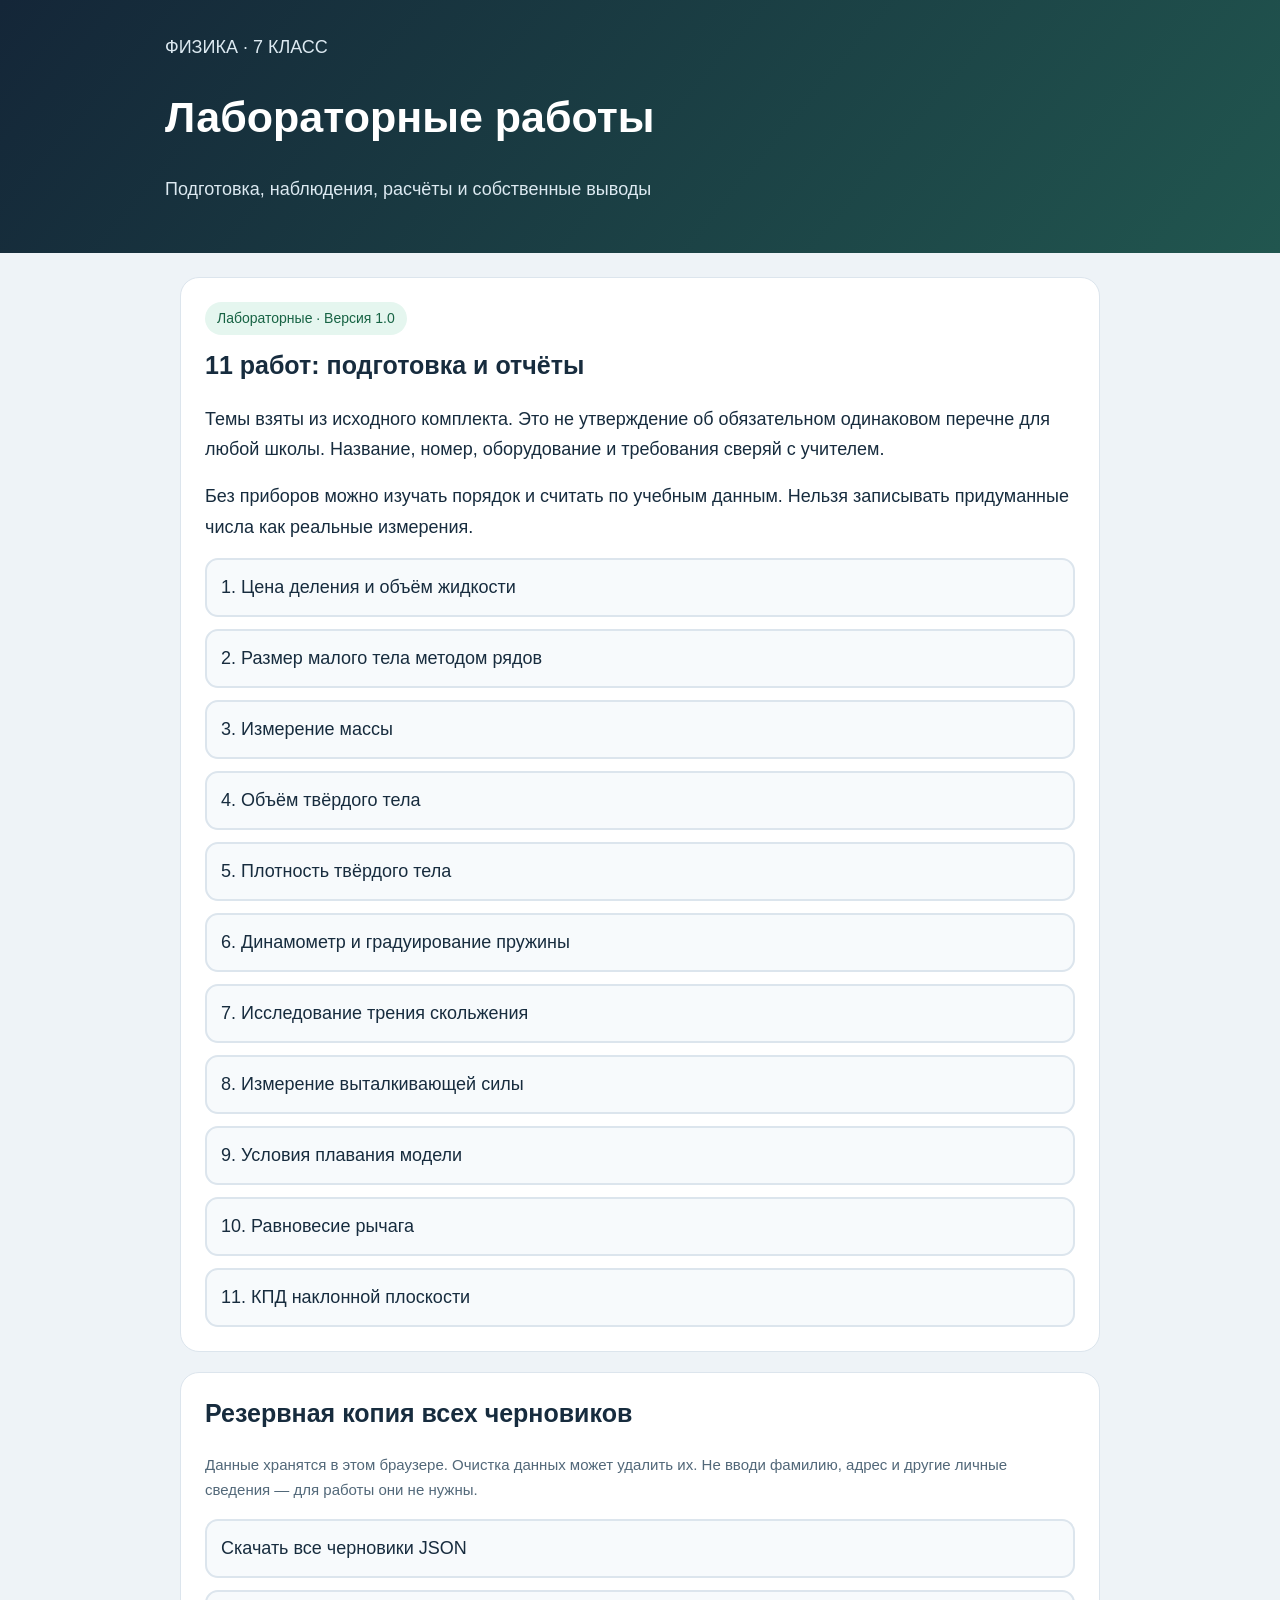
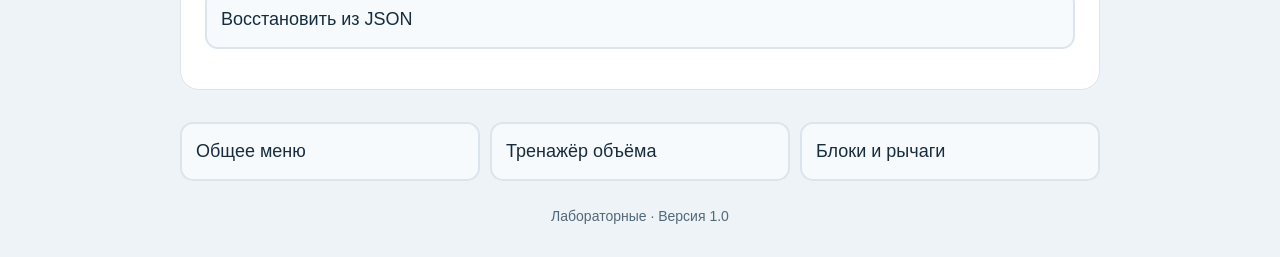
==== labs.html @ 33c94a83 "Add files via upload" ====
<!DOCTYPE html><html lang="ru"><head><meta charset="UTF-8"><meta name="viewport" content="width=device-width,initial-scale=1"><meta name="theme-color" content="#142638"><title>Лабораторные работы</title><style>*{box-sizing:border-box}[hidden]{display:none!important}html{-webkit-text-size-adjust:100%}body{margin:0;background:#eef3f7;color:#172c3e;font:18px/1.7 -apple-system,BlinkMacSystemFont,"Segoe UI",Arial,sans-serif;overflow-wrap:anywhere}.wrap{max-width:950px;margin:auto}header{padding:32px 20px;background:linear-gradient(130deg,#142638,#21564f);color:white}header p{color:#dce9f1}h1{font-size:clamp(29px,7vw,43px);line-height:1.25}h2{font-size:25px;line-height:1.35;margin-top:0}h3{font-size:21px}main{padding:24px 15px}.card{background:white;border:1px solid #dce5ed;border-radius:19px;padding:24px;margin-bottom:20px}p{margin:0 0 16px}.muted,figcaption{font-size:15px;color:#526879}.tag{display:inline-block;background:#e5f6ef;color:#176344;border-radius:22px;padding:5px 12px;font-size:14px;margin-bottom:14px}button,.link{display:block;width:100%;padding:14px;margin-top:12px;min-height:50px;border:2px solid #dce5ed;border-radius:13px;color:#172c3e;background:#f7fafc;text-decoration:none;text-align:left;font:inherit;line-height:1.5;cursor:pointer;touch-action:manipulation}.primary{background:#237f62;border-color:#237f62;color:white;text-align:center}button:focus-visible,a:focus-visible,input:focus-visible,select:focus-visible,textarea:focus-visible,summary:focus-visible{outline:3px solid #237f62;outline-offset:3px}input:not([type="checkbox"]),select,textarea{width:100%;padding:12px;border:2px solid #bdced9;border-radius:10px;font:inherit;font-size:18px}textarea{min-height:110px;resize:vertical}input[type="checkbox"]{width:22px;height:22px;vertical-align:middle}label{display:block;margin:14px 0 6px}.feedback{padding:16px;border-radius:12px;margin-top:16px}.good{background:#e5f6ef;color:#15583e}.hint{background:#fff3d8;color:#704d10}figure{margin:0}svg{display:block;width:100%;height:auto;max-width:650px;margin:auto}figcaption{margin-top:10px}.flow{padding-left:25px}.flow li{padding:10px;margin:12px 0;background:#eef7fa;border-radius:10px}footer{padding:0 20px 28px;text-align:center;font-size:14px;color:#526879}a{color:#176344}summary{cursor:pointer}.table-wrap{overflow-x:auto}table{width:100%;border-collapse:collapse}th,td{border:1px solid #dce5ed;padding:8px;min-width:110px;text-align:left;vertical-align:top}th{background:#eef7fa;font-size:15px}td input{min-width:90px;padding:8px!important}.nav{display:flex;gap:10px;flex-wrap:wrap}.nav a{flex:1;min-width:180px}.print-summary{display:none;white-space:pre-wrap;font:16px/1.6 Arial}@media(max-width:480px){.card{padding:18px}body{font-size:17px}}@media print{header,footer,button,.nav,.no-print{display:none!important}body{background:white}main{padding:0}.card{border:0;padding:0;box-shadow:none}.print-summary{display:block}.screen-only{display:none!important}textarea{height:auto}}
</style></head><body><header><div class="wrap"><p>ФИЗИКА · 7 КЛАСС</p><h1>Лабораторные работы</h1><p>Подготовка, наблюдения, расчёты и собственные выводы</p></div></header><main id="app" class="wrap"><section class="card"><h2>Загрузка лабораторных…</h2></section></main><footer>Лабораторные · Версия 1.0</footer><noscript>Для черновиков нужен JavaScript.</noscript><script>
(function(){'use strict';
const LABS=[{"id": "1", "title": "Цена деления и объём жидкости", "goal": "Определить цену деления шкалы и научиться измерять объём воды.", "equipment": "Пластиковая мерная ёмкость с читаемой шкалой, вода комнатной температуры, поднос.", "steps": ["Найди два соседних подписанных значения.", "Посчитай промежутки между ними, а не штрихи.", "Вычисли цену деления. Затем измерь объём воды на уровне глаз.", "При заметном вогнутом мениске воды считай по его нижней части. Запиши единицы и ограничения точности."], "formula": "Цена деления = (большее значение − меньшее) / число промежутков.", "fields": [["low", "Меньшая отметка, мл"], ["high", "Большая отметка, мл"], ["count", "Число промежутков"]], "sample": [50, 100, 5], "cols": ["Прибор", "Цена деления, мл", "Объём воды, мл", "Замечания"], "conclusion": "Я определил цену деления … и измерил объём … . На отсчёт повлияли … .", "questions": ["Почему считаем промежутки?", "Чем цена деления отличается от измеренного объёма?"], "diagram": "<svg viewBox=\"0 0 600 260\" role=\"img\" aria-label=\"Учебная шкала: между 50 и 100 мл пять промежутков\" xmlns=\"http://www.w3.org/2000/svg\"><rect width=\"600\" height=\"260\" rx=\"16\" fill=\"#eef7fa\"/><rect x=\"70\" y=\"75\" width=\"460\" height=\"70\" fill=\"white\" stroke=\"#31566c\"/><path d=\"M90 75v30\" stroke=\"#31566c\" stroke-width=\"2\"/><path d=\"M174 75v30\" stroke=\"#31566c\" stroke-width=\"2\"/><path d=\"M258 75v30\" stroke=\"#31566c\" stroke-width=\"2\"/><path d=\"M342 75v30\" stroke=\"#31566c\" stroke-width=\"2\"/><path d=\"M426 75v30\" stroke=\"#31566c\" stroke-width=\"2\"/><path d=\"M510 75v30\" stroke=\"#31566c\" stroke-width=\"2\"/><text x=\"90\" y=\"180\" text-anchor=\"middle\" font-family=\"Arial,sans-serif\" font-size=\"18\" fill=\"#173449\">50 мл<\/text><text x=\"510\" y=\"180\" text-anchor=\"middle\" font-family=\"Arial,sans-serif\" font-size=\"18\" fill=\"#173449\">100 мл<\/text><text x=\"300\" y=\"225\" text-anchor=\"middle\" font-family=\"Arial,sans-serif\" font-size=\"20\" fill=\"#173449\">Пять промежутков → 10 мл за деление<\/text><\/svg>", "limits": "Половина деления — возможная школьная оценка ошибки отсчёта по условию, а не универсальная полная погрешность любого прибора."}, {"id": "2", "title": "Размер малого тела методом рядов", "goal": "Оценить средний размер одинаковых небольших предметов.", "equipment": "Линейка, одинаковые гладкие детали без острых краёв.", "steps": ["Уложи одинаковые предметы в прямой ряд без зазоров и перекрытий.", "Посчитай n и измерь общую длину L.", "Вычисли средний размер d = L/n.", "Повтори для другого числа деталей. Сравни результаты."], "formula": "d = L/n.", "fields": [["length", "Длина ряда L, мм"], ["count", "Число предметов n"]], "sample": [80, 10], "cols": ["Предметы", "n", "L, мм", "d, мм", "Замечания"], "conclusion": "Средний размер получился … . При повторе … . Возможные причины расхождения … .", "questions": ["Почему результат — средний размер?", "Что изменят зазоры между деталями?"], "diagram": "<svg viewBox=\"0 0 600 260\" role=\"img\" aria-label=\"Ряд из одинаковых деталей для определения среднего размера\" xmlns=\"http://www.w3.org/2000/svg\"><rect width=\"600\" height=\"260\" rx=\"16\" fill=\"#eef7fa\"/><rect x=\"65\" y=\"95\" width=\"45\" height=\"50\" fill=\"#b8e1f2\" stroke=\"#31566c\"/><rect x=\"110\" y=\"95\" width=\"45\" height=\"50\" fill=\"#b8e1f2\" stroke=\"#31566c\"/><rect x=\"155\" y=\"95\" width=\"45\" height=\"50\" fill=\"#b8e1f2\" stroke=\"#31566c\"/><rect x=\"200\" y=\"95\" width=\"45\" height=\"50\" fill=\"#b8e1f2\" stroke=\"#31566c\"/><rect x=\"245\" y=\"95\" width=\"45\" height=\"50\" fill=\"#b8e1f2\" stroke=\"#31566c\"/><rect x=\"290\" y=\"95\" width=\"45\" height=\"50\" fill=\"#b8e1f2\" stroke=\"#31566c\"/><rect x=\"335\" y=\"95\" width=\"45\" height=\"50\" fill=\"#b8e1f2\" stroke=\"#31566c\"/><rect x=\"380\" y=\"95\" width=\"45\" height=\"50\" fill=\"#b8e1f2\" stroke=\"#31566c\"/><rect x=\"425\" y=\"95\" width=\"45\" height=\"50\" fill=\"#b8e1f2\" stroke=\"#31566c\"/><rect x=\"470\" y=\"95\" width=\"45\" height=\"50\" fill=\"#b8e1f2\" stroke=\"#31566c\"/><text x=\"300\" y=\"45\" text-anchor=\"middle\" font-family=\"Arial,sans-serif\" font-size=\"18\" fill=\"#173449\">Одинаковые детали без зазоров<\/text><text x=\"300\" y=\"205\" text-anchor=\"middle\" font-family=\"Arial,sans-serif\" font-size=\"20\" fill=\"#173449\">Средний размер d = длина ряда L ÷ число n<\/text><\/svg>", "limits": "Увеличение числа деталей уменьшает вклад ошибки отсчёта общей длины на один предмет, но не устраняет зазоры и неодинаковость предметов. Не используй иглы и острые проволоки."}, {"id": "3", "title": "Измерение массы", "goal": "Измерить массу тела и учесть массу контейнера.", "equipment": "Кухонные весы, сухой контейнер и небольшая сухая LEGO-модель; в школе — учебные рычажные весы по инструкции.", "steps": ["Проверь предел нагрузки, устойчивость и нуль.", "Измерь массу пустого контейнера m₀ и общую массу m₁.", "Вычти массу контейнера или используй тарирование.", "Переведи граммы в килограммы. Для школьных рычажных весов отдельно изучи работу с гирями."], "formula": "m = m₁ − m₀; m в кг = m в г / 1000.", "fields": [["empty", "Масса контейнера, г"], ["total", "Общая масса, г"]], "sample": [150, 900], "cols": ["Предмет", "Контейнер, г", "Общая масса, г", "Масса тела, г", "Масса тела, кг"], "conclusion": "Масса тела … г = … кг. Масса контейнера учтена способом … .", "questions": ["Что будет без учёта контейнера?", "Заменяет ли домашняя электронная модель обучение рычажным весам?"], "diagram": "<svg viewBox=\"0 0 600 260\" role=\"img\" aria-label=\"Вычитание массы контейнера из общей массы\" xmlns=\"http://www.w3.org/2000/svg\"><rect width=\"600\" height=\"260\" rx=\"16\" fill=\"#eef7fa\"/><rect x=\"60\" y=\"70\" width=\"200\" height=\"110\" rx=\"12\" fill=\"#d5e8db\"/><rect x=\"340\" y=\"70\" width=\"200\" height=\"110\" rx=\"12\" fill=\"#b8e1f2\"/><text x=\"160\" y=\"105\" text-anchor=\"middle\" font-family=\"Arial,sans-serif\" font-size=\"18\" fill=\"#173449\">Контейнер<\/text><text x=\"160\" y=\"145\" text-anchor=\"middle\" font-family=\"Arial,sans-serif\" font-size=\"18\" fill=\"#173449\">m₀<\/text><text x=\"440\" y=\"105\" text-anchor=\"middle\" font-family=\"Arial,sans-serif\" font-size=\"18\" fill=\"#173449\">Контейнер + тело<\/text><text x=\"440\" y=\"145\" text-anchor=\"middle\" font-family=\"Arial,sans-serif\" font-size=\"18\" fill=\"#173449\">m₁<\/text><text x=\"300\" y=\"225\" text-anchor=\"middle\" font-family=\"Arial,sans-serif\" font-size=\"22\" fill=\"#173449\">Масса тела: m = m₁ − m₀<\/text><\/svg>", "limits": "Не клади мокрые, горячие и перегружающие прибор предметы. Домашний аналог не равен автоматически школьной лабораторной."}, {"id": "4", "title": "Объём твёрдого тела", "goal": "Измерить объём подходящего тела по вытеснению воды.", "equipment": "Мерная пластиковая ёмкость, вода, нить, маленький непористый тонущий нерастворимый камень без острых граней.", "steps": ["Узнай цену деления и запиши V₁.", "Осторожно полностью погрузи тело без потерь воды.", "Удали пузырьки лёгким покачиванием. Запиши V₂.", "Вычисли V₂ − V₁ в мл = см³ и переведи в м³."], "formula": "V = V₂ − V₁; 1 см³ = 0,000001 м³.", "fields": [["before", "Вода до погружения, мл"], ["after", "Показание после, мл"]], "sample": [60, 95], "cols": ["Тело", "V₁, мл", "V₂, мл", "V, см³", "V, м³"], "conclusion": "Объём тела … см³. Метод подходит для этого тела, потому что … .", "questions": ["Почему нужен полный объём под водой?", "Чем мешают пузырьки и пористость?"], "diagram": "<svg viewBox=\"0 0 600 260\" role=\"img\" aria-label=\"Объём тонущего нерастворимого тела по увеличению показания мензурки\" xmlns=\"http://www.w3.org/2000/svg\"><rect width=\"600\" height=\"260\" rx=\"16\" fill=\"#eef7fa\"/><path d=\"M90 55v115h120V55M390 55v115h120V55\" fill=\"white\" stroke=\"#31566c\" stroke-width=\"3\"/><path d=\"M93 120h114v47H93ZM393 90h114v77H393Z\" fill=\"#b8e1f2\"/><ellipse cx=\"450\" cy=\"135\" rx=\"25\" ry=\"18\" fill=\"#839ba8\"/><text x=\"150\" y=\"205\" text-anchor=\"middle\" font-family=\"Arial,sans-serif\" font-size=\"18\" fill=\"#173449\">V₁<\/text><text x=\"450\" y=\"205\" text-anchor=\"middle\" font-family=\"Arial,sans-serif\" font-size=\"18\" fill=\"#173449\">V₂<\/text><text x=\"300\" y=\"105\" text-anchor=\"middle\" font-family=\"Arial,sans-serif\" font-size=\"32\" fill=\"#173449\">→<\/text><text x=\"300\" y=\"245\" text-anchor=\"middle\" font-family=\"Arial,sans-serif\" font-size=\"20\" fill=\"#173449\">Объём тела: V = V₂ − V₁<\/text><\/svg>", "limits": "Если изменение меньше деления шкалы, результат плохо разрешим прибором. Не придумывай цифры точнее показаний."}, {"id": "5", "title": "Плотность твёрдого тела", "goal": "Определить среднюю плотность выбранного образца.", "equipment": "Весы, мерная ёмкость, вода, сухой подходящий камень, нить, поднос.", "steps": ["Сначала взвесь сухое тело с учётом контейнера.", "Определи объём методом вытеснения воды.", "Вычисли ρ = m/V в г/см³.", "Умножь на 1000 для кг/м³. Сравнение со справочником формулируй осторожно."], "formula": "ρ = m/(V₂ − V₁); 1 г/см³ = 1000 кг/м³.", "fields": [["mass", "Масса тела, г"], ["before", "Вода до, мл"], ["after", "Показание после, мл"]], "sample": [54, 50, 70], "cols": ["m, г", "V₁, мл", "V₂, мл", "V, см³", "ρ, г/см³", "ρ, кг/м³"], "conclusion": "Средняя плотность образца … . Точность ограничена … . Значение совместимо с …, но состав этим не доказан.", "questions": ["Почему взвешивают до погружения?", "Доказывает ли совпадение плотности химический состав?"], "diagram": "<svg viewBox=\"0 0 600 260\" role=\"img\" aria-label=\"Объём тонущего нерастворимого тела по увеличению показания мензурки\" xmlns=\"http://www.w3.org/2000/svg\"><rect width=\"600\" height=\"260\" rx=\"16\" fill=\"#eef7fa\"/><path d=\"M90 55v115h120V55M390 55v115h120V55\" fill=\"white\" stroke=\"#31566c\" stroke-width=\"3\"/><path d=\"M93 120h114v47H93ZM393 90h114v77H393Z\" fill=\"#b8e1f2\"/><ellipse cx=\"450\" cy=\"135\" rx=\"25\" ry=\"18\" fill=\"#839ba8\"/><text x=\"150\" y=\"205\" text-anchor=\"middle\" font-family=\"Arial,sans-serif\" font-size=\"18\" fill=\"#173449\">V₁<\/text><text x=\"450\" y=\"205\" text-anchor=\"middle\" font-family=\"Arial,sans-serif\" font-size=\"18\" fill=\"#173449\">V₂<\/text><text x=\"300\" y=\"105\" text-anchor=\"middle\" font-family=\"Arial,sans-serif\" font-size=\"32\" fill=\"#173449\">→<\/text><text x=\"300\" y=\"245\" text-anchor=\"middle\" font-family=\"Arial,sans-serif\" font-size=\"20\" fill=\"#173449\">Объём тела: V = V₂ − V₁<\/text><\/svg>", "limits": "Образец может быть неоднородным. Плотность полой конструкции и плотность материала стенок различаются."}, {"id": "6", "title": "Динамометр и градуирование пружины", "goal": "Понять измерение силы и принцип нанесения шкалы на пружину.", "equipment": "Исправный учебный динамометр, малые известные грузы, безопасное устойчивое крепление. При отсутствии оборудования — подготовка по схеме.", "steps": ["Прочти предел нагрузки и проверь нуль.", "В разрешённом диапазоне добавляй небольшие известные грузы, отмечая положение указателя.", "Сравни удлинения при разных силах; не выходи за пределы инструкции.", "Для учебного расчёта F ≈ mg, g = 10 Н/кг. Жёсткость k = F/Δl только в пределах пропорциональности."], "formula": "F = mg; Δl = l − l₀; k = F/Δl.", "fields": [["mass", "Масса груза, г"], ["initial", "Длина без нагрузки, см"], ["loaded", "Длина с грузом, см"]], "sample": [100, 10, 12], "cols": ["m, г", "F, Н", "l₀, см", "l, см", "Δl, см", "Показание, Н"], "conclusion": "В исследованном диапазоне при нагрузке … удлинение … . Возможные ограничения … .", "questions": ["Чем удлинение отличается от длины?", "Почему нельзя продолжать нагрузку без ограничения?"], "diagram": "<svg viewBox=\"0 0 600 260\" role=\"img\" aria-label=\"Пружина до и после малой нагрузки\" xmlns=\"http://www.w3.org/2000/svg\"><rect width=\"600\" height=\"260\" rx=\"16\" fill=\"#eef7fa\"/><path d=\"M65 45H250M350 45H535\" stroke=\"#31566c\" stroke-width=\"5\"/><path d=\"M150 45v20l-18 10 36 10-36 10 36 10-18 10v20M440 45v20l-18 18 36 18-36 18 36 18-18 18v20\" fill=\"none\" stroke=\"#237f62\" stroke-width=\"4\"/><rect x=\"410\" y=\"175\" width=\"60\" height=\"35\" rx=\"6\" fill=\"#f5c876\"/><text x=\"150\" y=\"185\" text-anchor=\"middle\" font-family=\"Arial,sans-serif\" font-size=\"18\" fill=\"#173449\">l₀<\/text><text x=\"440\" y=\"238\" text-anchor=\"middle\" font-family=\"Arial,sans-serif\" font-size=\"18\" fill=\"#173449\">l<\/text><text x=\"300\" y=\"28\" text-anchor=\"middle\" font-family=\"Arial,sans-serif\" font-size=\"20\" fill=\"#173449\">Удлинение: Δl = l − l₀<\/text><\/svg>", "limits": "Не растягивай пружину или резинку у лица. Школьные 100 г дают около 1 Н при принятом g = 10; это приближение, не точная универсальная калибровка."}, {"id": "7", "title": "Исследование трения скольжения", "goal": "Сравнить силы при разных нагрузках и ориентации бруска.", "equipment": "Учебный динамометр, сухой брусок, ровная доска, малые грузы.", "steps": ["Тяни брусок горизонтально и равномерно, записывая силу после начала движения.", "Повтори трижды при одном условии.", "Измени нагрузку, затем отдельно ориентацию при прежней массе; повтори измерения.", "Сравни результаты и разброс. Не подгоняй их под ожидаемую зависимость."], "formula": "При равномерном горизонтальном движении Fтяги ≈ Fтр; среднее трёх повторов = (F₁ + F₂ + F₃)/3.", "fields": [["f1", "Повтор 1 при одном условии, Н"], ["f2", "Повтор 2 при том же условии, Н"], ["f3", "Повтор 3 при том же условии, Н"]], "sample": [0.9, 1, 1.1], "cols": ["Нагрузка и грань", "Повтор 1, Н", "Повтор 2, Н", "Повтор 3, Н", "Среднее, Н"], "conclusion": "При изменении нагрузки … . При повороте … . Разброс мог возникнуть из-за … .", "questions": ["Почему не тянуть рывком?", "Почему нельзя объявить точное совпадение, если прибор показывает разброс?"], "diagram": "<svg viewBox=\"0 0 600 260\" role=\"img\" aria-label=\"При равномерном горизонтальном скольжении тяга компенсирует трение в простой модели\" xmlns=\"http://www.w3.org/2000/svg\"><rect width=\"600\" height=\"260\" rx=\"16\" fill=\"#eef7fa\"/><path d=\"M50 180H550\" stroke=\"#31566c\" stroke-width=\"5\"/><rect x=\"220\" y=\"95\" width=\"150\" height=\"80\" rx=\"10\" fill=\"#f5c876\"/><path d=\"M370 130H490m-15-10 15 10-15 10M220 150H110m15-10-15 10 15 10\" fill=\"none\" stroke=\"#237f62\" stroke-width=\"4\"/><text x=\"300\" y=\"45\" text-anchor=\"middle\" font-family=\"Arial,sans-serif\" font-size=\"21\" fill=\"#173449\">Тяни горизонтально и равномерно<\/text><text x=\"300\" y=\"240\" text-anchor=\"middle\" font-family=\"Arial,sans-serif\" font-size=\"18\" fill=\"#173449\">Тогда Fтяги ≈ Fтр при указанных условиях<\/text><\/svg>", "limits": "Приближение сухого трения не универсально для липких материалов, шин и мягкого грунта. Тележка на колёсах не заменяет скользящий брусок в этой работе."}, {"id": "8", "title": "Измерение выталкивающей силы", "goal": "Определить FА по разности показаний динамометра.", "equipment": "Динамометр подходящего диапазона, небольшой безопасный тонущий предмет, нить, пластиковая ёмкость, вода, поднос.", "steps": ["Измерь натяжение T₀ для неподвижного предмета в воздухе.", "Полностью опусти его в воду, не касаясь дна и стенок.", "Запиши T₁ после успокоения.", "Вычисли FА ≈ T₀ − T₁, пренебрегая выталкиванием воздуха."], "formula": "FА ≈ T₀ − T₁.", "fields": [["air", "Показание в воздухе T₀, Н"], ["water", "Показание в воде T₁, Н"]], "sample": [2, 1.4], "cols": ["Предмет", "T₀, Н", "T₁, Н", "FА, Н", "Условия"], "conclusion": "Разность показаний … Н. Масса предмета не изменилась; натяжение уменьшилось из-за … .", "questions": ["Что изменится при касании дна?", "Изменилась ли масса камня?"], "diagram": "<svg viewBox=\"0 0 600 260\" role=\"img\" aria-label=\"Определение выталкивающей силы по разности показаний динамометра\" xmlns=\"http://www.w3.org/2000/svg\"><rect width=\"600\" height=\"260\" rx=\"16\" fill=\"#eef7fa\"/><rect x=\"50\" y=\"140\" width=\"500\" height=\"85\" fill=\"#b8e1f2\"/><path d=\"M300 40v55\" stroke=\"#31566c\" stroke-width=\"3\"/><rect x=\"270\" y=\"95\" width=\"60\" height=\"40\" fill=\"white\" stroke=\"#31566c\"/><path d=\"M300 135v35\" stroke=\"#31566c\" stroke-width=\"3\"/><ellipse cx=\"300\" cy=\"192\" rx=\"30\" ry=\"20\" fill=\"#839ba8\"/><text x=\"300\" y=\"28\" text-anchor=\"middle\" font-family=\"Arial,sans-serif\" font-size=\"18\" fill=\"#173449\">Тело висит, не касается сосуда<\/text><text x=\"300\" y=\"252\" text-anchor=\"middle\" font-family=\"Arial,sans-serif\" font-size=\"20\" fill=\"#173449\">FА ≈ Tв воздухе − Tв воде<\/text><\/svg>", "limits": "Не используй свинцовые рыболовные грузила и острые крючки. Сила удержания не равна автоматически силе отрыва присосавшегося ко дну предмета."}, {"id": "9", "title": "Условия плавания модели", "goal": "Сопоставить нагрузку, вытеснение воды и состояние плавания.", "equipment": "Лёгкий герметичный пластиковый контейнер, малые безопасные грузы, неглубокая вода на подносе; не стеклянная пробирка.", "steps": ["Проверь герметичность и наблюдай пустую модель.", "Добавляй малые грузы по одному и записывай состояние и осадку.", "У спокойно плавающей модели без иных вертикальных сил FА = mg.", "Для расчётного сравнения при полном погружении отдельно нужны масса всей модели и полный внешний объём."], "formula": "Для покоя на поверхности FА = mg. Для начального полного погружения сравни mg с ρводыgVвнеш.", "fields": [["mass", "Масса всей модели с содержимым, г"], ["volume", "Полный внешний объём, см³"]], "sample": [80, 150], "cols": ["Нагрузка", "Общая масса, г", "Состояние", "Осадка / наблюдение"], "conclusion": "При добавлении нагрузки … . В равновесии … . Наблюдение объясняется … .", "questions": ["Почему полный внешний объём не равен объёму погружённой части при плавании?", "Почему предельную нагрузку нельзя назвать безопасной грузоподъёмностью настоящей лодки?"], "diagram": "<svg viewBox=\"0 0 600 260\" role=\"img\" aria-label=\"Лёгкий герметичный контейнер спокойно плавает на воде\" xmlns=\"http://www.w3.org/2000/svg\"><rect width=\"600\" height=\"260\" rx=\"16\" fill=\"#eef7fa\"/><rect x=\"50\" y=\"135\" width=\"500\" height=\"90\" fill=\"#b8e1f2\"/><rect x=\"235\" y=\"95\" width=\"130\" height=\"80\" rx=\"15\" fill=\"#f5c876\"/><path d=\"M50 135H550\" stroke=\"#287eb4\" stroke-width=\"3\"/><text x=\"300\" y=\"45\" text-anchor=\"middle\" font-family=\"Arial,sans-serif\" font-size=\"18\" fill=\"#173449\">Герметичная лёгкая модель<\/text><text x=\"300\" y=\"252\" text-anchor=\"middle\" font-family=\"Arial,sans-serif\" font-size=\"21\" fill=\"#173449\">Плавание в покое: FА = mg<\/text><\/svg>", "limits": "Калькулятор сравнивает силы при полном погружении и отпускании из покоя без контакта и других сил. Он не выдаёт силу Архимеда уже плавающего частично погружённого тела."}, {"id": "10", "title": "Равновесие рычага", "goal": "Сравнить моменты сил по разные стороны опоры.", "equipment": "Лёгкая жёсткая LEGO-балка или линейка, устойчивая опора, малые известные грузы, поднос.", "steps": ["Сначала уравновесь пустую балку, чтобы её собственный момент был скомпенсирован.", "Размести малые грузы по разные стороны оси и подбери равновесие.", "Для горизонтальной балки и вертикальных сил измерь плечи от оси до линий действия сил.", "Вычисли m₁gl₁ и m₂gl₂ при g = 10 Н/кг и сравни с учётом точности."], "formula": "M₁ = m₁gl₁; M₂ = m₂gl₂.", "fields": [["m1", "Масса слева, г"], ["l1", "Левое плечо, см"], ["m2", "Масса справа, г"], ["l2", "Правое плечо, см"]], "sample": [100, 20, 200, 10], "cols": ["m₁, г", "l₁, см", "m₂, г", "l₂, см", "M₁, Н·м", "M₂, Н·м"], "conclusion": "Моменты составили … и … Н·м. Их различие … . Возможные причины … .", "questions": ["Почему сначала уравновешивают балку?", "Чем плечо отличается от всей длины балки?"], "diagram": "<svg viewBox=\"0 0 600 260\" role=\"img\" aria-label=\"Рычаг с малыми грузами и опорой между ними\" xmlns=\"http://www.w3.org/2000/svg\"><rect width=\"600\" height=\"260\" rx=\"16\" fill=\"#eef7fa\"/><path d=\"M70 120H530\" stroke=\"#31566c\" stroke-width=\"8\"/><path d=\"M300 126L267 180H333Z\" fill=\"#839ba8\"/><path d=\"M150 120v60M450 120v60\" stroke=\"#31566c\" stroke-width=\"3\"/><rect x=\"125\" y=\"180\" width=\"50\" height=\"35\" fill=\"#f5c876\"/><rect x=\"425\" y=\"180\" width=\"50\" height=\"35\" fill=\"#b8e1f2\"/><text x=\"300\" y=\"45\" text-anchor=\"middle\" font-family=\"Arial,sans-serif\" font-size=\"18\" fill=\"#173449\">Сначала уравновесь пустую балку<\/text><text x=\"300\" y=\"250\" text-anchor=\"middle\" font-family=\"Arial,sans-serif\" font-size=\"20\" fill=\"#173449\">M₁ = m₁gl₁; M₂ = m₂gl₂<\/text><\/svg>", "limits": "Взрослый проверяет устойчивость. Не поднимай тяжёлые предметы и не ставь модель у края стола."}, {"id": "11", "title": "КПД наклонной плоскости", "goal": "Оценить полезную и затраченную работу при подъёме.", "equipment": "Невысокая надёжно закреплённая доска, брусок, динамометр, линейка, ограничитель, поднос.", "steps": ["Измерь массу, вертикальную высоту h и длину пути l по плоскости.", "Тяни брусок равномерно параллельно доске. Измерь силу F.", "Вычисли Aпол = mgh и Aзатр ≈ Fl, g = 10 Н/кг.", "Рассчитай КПД. Если больше 100%, проверь измерения и условия, не переписывая их под ожидание."], "formula": "η = mgh/(Fl) × 100%.", "fields": [["mass", "Масса бруска, г"], ["height", "Вертикальная высота h, м"], ["length", "Путь по плоскости l, м"], ["force", "Средняя сила тяги F, Н"]], "sample": [300, 0.2, 0.8, 1], "cols": ["m, г", "h, м", "l, м", "F, Н", "Aпол, Дж", "Aзатр, Дж", "η, %"], "conclusion": "Полезная работа …, затраченная …, КПД … . Ограничения результата … .", "questions": ["Почему высота и путь не одно и то же?", "Что проверить, если КПД больше 100%?"], "diagram": "<svg viewBox=\"0 0 600 260\" role=\"img\" aria-label=\"Наклонная плоскость: полезная работа подъёма и затраченная работа тяги\" xmlns=\"http://www.w3.org/2000/svg\"><rect width=\"600\" height=\"260\" rx=\"16\" fill=\"#eef7fa\"/><path d=\"M80 205H500V65Z\" fill=\"#d5e8db\"/><path d=\"M80 205L500 65\" stroke=\"#31566c\" stroke-width=\"5\"/><rect x=\"295\" y=\"96\" width=\"35\" height=\"35\" fill=\"#f5c876\"/><text x=\"300\" y=\"40\" text-anchor=\"middle\" font-family=\"Arial,sans-serif\" font-size=\"18\" fill=\"#173449\">Подъём равномерно, тяга вдоль доски<\/text><text x=\"300\" y=\"245\" text-anchor=\"middle\" font-family=\"Arial,sans-serif\" font-size=\"22\" fill=\"#173449\">η = mgh/(Fl) × 100%<\/text><\/svg>", "limits": "Формула Fl приближённа при меняющейся силе. Начальная и конечная скорости должны быть сопоставимы. Без динамометра возможен только расчёт по явно учебным данным."}],KEY='fizika7-labs-v1',app=document.getElementById('app');
const MODES={preparation:'Подготовка: измерений нет',training:'Расчёт по учебным данным',home:'Домашний опыт: свои измерения',school:'Школьная работа: свои измерения'};
let failed=false;
function clean(raw){let result={};LABS.forEach(l=>{let r=raw&&Object.prototype.hasOwnProperty.call(raw,l.id)?raw[l.id]:null;if(!r||typeof r!=='object')return;let limit=(s,n=2000)=>typeof s==='string'?s.slice(0,n):'';let values={};l.fields.forEach(f=>values[f[0]]=limit(r.values&&r.values[f[0]],100));let rows=Array.from({length:4},(_,i)=>l.cols.map((_,j)=>limit(r.rows&&r.rows[i]&&r.rows[i][j],200)));result[l.id]={mode:Object.prototype.hasOwnProperty.call(MODES,r.mode)?r.mode:'preparation',values,rows,observations:limit(r.observations),conclusion:limit(r.conclusion),limits:limit(r.limits),equipment:limit(r.equipment),studied:r.studied===true};});return result;}
function load(){try{return clean(JSON.parse(localStorage.getItem(KEY)))}catch(e){return{}}}
let reports=load();
function draft(l){if(!reports[l.id])reports[l.id]={mode:'preparation',values:{},rows:Array.from({length:4},()=>l.cols.map(()=>'')),observations:'',conclusion:'',limits:'',equipment:'',studied:false};return reports[l.id]}
function save(){try{localStorage.setItem(KEY,JSON.stringify(reports));failed=false}catch(e){failed=true}let s=document.getElementById('save-status');if(s)s.textContent=failed?'Не удалось сохранить в браузере. Выгрузи отчёт или резервную копию.':'Черновик сохранён в этом браузере.';}
function esc(s){return String(s).replace(/[&<>"']/g,c=>({'&':'&amp;','<':'&lt;','>':'&gt;','"':'&quot;',"'":'&#39;'}[c]))}
function fmt(n){return String(Math.round(n*1000000)/1000000).replace('.',',')}
function num(s){let t=String(s===undefined?'':s).trim().replace(',','.');if(!/^\d+(?:\.\d+)?$/.test(t))throw Error('Заполни расчётные поля неотрицательными числами, без единиц.');let n=Number(t);if(!Number.isFinite(n))throw Error('Число слишком большое.');return n}
function calculate(l,values){let v={};l.fields.forEach(f=>v[f[0]]=num(values[f[0]]));let positive=k=>{if(v[k]<=0)throw Error('Поле «'+l.fields.find(f=>f[0]===k)[1]+'» должно быть больше нуля.');};let volume=()=>{if(v.after<=v.before)throw Error('Для этого расчёта показание после погружения должно быть больше начального. Проверь данные и разрешение прибора.');return v.after-v.before};let result;
switch(l.id){
case '1':positive('count');if(!Number.isInteger(v.count))throw Error('Число промежутков должно быть целым.');if(v.high<=v.low)throw Error('Большая отметка должна быть больше меньшей.');result='Цена деления: '+fmt((v.high-v.low)/v.count)+' мл за деление.';break;
case '2':positive('count');positive('length');if(!Number.isInteger(v.count))throw Error('Число предметов должно быть целым.');result='Средний размер d = '+fmt(v.length/v.count)+' мм.';break;
case '3':if(v.total<v.empty)throw Error('Общая масса не может быть меньше массы пустого контейнера в этой схеме.');result='Масса тела: '+fmt(v.total-v.empty)+' г = '+fmt((v.total-v.empty)/1000)+' кг.';break;
case '4':{let V=volume();result='Объём тела: '+fmt(V)+' см³ = '+fmt(V/1000000)+' м³.';break;}
case '5':{positive('mass');let V=volume(),rho=v.mass/V;result='Объём: '+fmt(V)+' см³. Средняя плотность: '+fmt(rho)+' г/см³ = '+fmt(rho*1000)+' кг/м³.';break;}
case '6':{positive('mass');if(v.loaded<=v.initial)throw Error('Для этого расчёта растяжения длина под нагрузкой должна быть больше исходной.');let d=v.loaded-v.initial,F=v.mass/1000*10;result='При g = 10 Н/кг: F ≈ '+fmt(F)+' Н; удлинение '+fmt(d)+' см. k ≈ '+fmt(F/(d/100))+' Н/м, если выполнен закон Гука.';break;}
case '7':result='Среднее трёх повторов одного условия: '+fmt((v.f1+v.f2+v.f3)/3)+' Н. Сравнение разных условий и вывод выполняются отдельно.';break;
case '8':if(v.air<v.water)throw Error('В заданной схеме тонущего предмета на подвесе показание в воде не должно быть больше воздушного. Проверь условия и данные.');result='При оговорённых условиях FА ≈ '+fmt(v.air-v.water)+' Н.';break;
case '9':{positive('mass');positive('volume');let W=v.mass/1000*10,A=1000*10*v.volume/1000000;let state=Math.abs(W-A)<1e-8?'равенство сил по введённым данным':A>W?'начальная равнодействующая вверх':'начальная равнодействующая вниз';result='Расчёт для ПОЛНОГО погружения без других сил: Fтяж = '+fmt(W)+' Н; FА = '+fmt(A)+' Н; '+state+'. У спокойно плавающей на поверхности модели FА = mg, но погружённый объём обычно другой.';break;}
case '10':{['m1','m2','l1','l2'].forEach(positive);let a=v.m1/1000*10*v.l1/100,b=v.m2/1000*10*v.l2/100;result='M₁ = '+fmt(a)+' Н·м; M₂ = '+fmt(b)+' Н·м. Модуль разности '+fmt(Math.abs(a-b))+' Н·м. Экспериментальное равновесие оценивай с учётом точности и собственного момента балки.';break;}
case '11':{['mass','height','length','force'].forEach(positive);if(v.height>v.length)throw Error('Вертикальная высота не может быть больше длины пути по прямой доске.');let useful=v.mass/1000*10*v.height,input=v.force*v.length,eta=useful/input*100;result='При g = 10 Н/кг: Aпол = '+fmt(useful)+' Дж; Aзатр ≈ '+fmt(input)+' Дж; КПД ≈ '+fmt(eta)+'%.'+(eta>100?' Больше 100%: проверь измерения, модель и изменение скорости; не подгоняй данные.':'');break;}
default:throw Error('Неизвестная работа.');}
return result;}
function download(name,text,type){let blob=new Blob([text],{type:type||'text/plain;charset=utf-8'}),url=URL.createObjectURL(blob),a=document.createElement('a');a.href=url;a.download=name;document.body.appendChild(a);a.click();a.remove();setTimeout(()=>URL.revokeObjectURL(url),1000)}
function reportText(l,r){let calc;try{calc=calculate(l,r.values)}catch(e){calc='Расчёт не выполнен: '+e.message}return ['Лабораторная '+l.id+'. '+l.title,'Режим: '+MODES[r.mode],'Отметка подготовки: '+(r.studied?'порядок действий разобран':'не отмечено'),'Цель: '+l.goal,'Оборудование по источнику: '+l.equipment,'Фактически доступное оборудование: '+r.equipment,'','Данные калькулятора:',...l.fields.map(f=>f[1]+': '+(r.values[f[0]]||'не заполнено')),'Расчёт: '+calc,'','Таблица:',l.cols.join(' | '),...r.rows.map(row=>row.join(' | ')),'','Наблюдения: '+r.observations,'Вывод: '+r.conclusion,'Ограничения / источники учебных данных: '+r.limits,'','Режим «подготовка» или «учебные данные» не подтверждает проведение физического опыта.'].join('\n')}
function nav(){return '<nav class="nav no-print" aria-label="Разделы"><a class="link" href="./start.html">Общее меню</a><a class="link" href="./volume.html">Тренажёр объёма</a><a class="link" href="./mechanisms.html">Блоки и рычаги</a></nav>'}
function home(){app.innerHTML=`<section class="card"><span class="tag">Лабораторные · Версия 1.0</span><h2>11 работ: подготовка и отчёты</h2><p>Темы взяты из исходного комплекта. Это не утверждение об обязательном одинаковом перечне для любой школы. Название, номер, оборудование и требования сверяй с учителем.</p><p>Без приборов можно изучать порядок и считать по учебным данным. Нельзя записывать придуманные числа как реальные измерения.</p><div id="lab-list"></div></section><section class="card"><h2>Резервная копия всех черновиков</h2><p class="muted">Данные хранятся в этом браузере. Очистка данных может удалить их. Не вводи фамилию, адрес и другие личные сведения — для работы они не нужны.</p><button id="backup">Скачать все черновики JSON</button><button id="restore">Восстановить из JSON</button><input id="restore-file" type="file" accept=".json,application/json" hidden><p id="restore-status" role="status"></p>${failed?'<p class="feedback hint">Сохранение в браузере недоступно.</p>':''}</section>${nav()}`;let list=document.getElementById('lab-list');LABS.forEach(l=>{let b=document.createElement('button');let r=reports[l.id];b.textContent=l.id+'. '+l.title+(r?(r.studied?' — подготовка отмечена':' — есть черновик'):'');b.onclick=()=>openLab(l.id);list.appendChild(b)});document.getElementById('backup').onclick=()=>download('fizika-labs-backup.json',JSON.stringify({version:1,reports},null,2),'application/json');let input=document.getElementById('restore-file');document.getElementById('restore').onclick=()=>input.click();input.onchange=async()=>{let status=document.getElementById('restore-status');try{let f=input.files[0];if(!f)return;if(f.size>1000000)throw Error('Файл больше 1 МБ.');let p=JSON.parse(await f.text());if(!p||p.version!==1||!p.reports||typeof p.reports!=='object'||Array.isArray(p.reports))throw Error('Неверный формат копии.');let checked=clean(p.reports);if(Object.keys(checked).length===0&&Object.keys(p.reports).length>0)throw Error('В файле нет известных лабораторных.');if(!confirm('Заменить все текущие черновики данными из файла?'))return;reports=checked;save();home();document.getElementById('restore-status').textContent='Черновики восстановлены.'}catch(e){status.textContent='Не удалось восстановить: '+e.message}input.value=''};window.scrollTo(0,0)}
function openLab(id){let l=LABS.find(x=>x.id===id);if(!l)return home();let r=draft(l);app.innerHTML=`<button id="back" class="no-print">← К списку работ</button><section class="card" style="margin-top:18px"><span class="tag">Лабораторная ${l.id}</span><h2>${l.title}</h2><p>Цель: ${l.goal}</p><p>Оборудование: ${l.equipment}</p></section><div class="screen-only"><section class="card"><h2>Порядок действий</h2><ol class="flow">${l.steps.map(s=>'<li>'+s+'</li>').join('')}</ol><figure>${l.diagram}<figcaption>Учебная схема, не результат измерения.</figcaption></figure><p class="feedback hint">${l.limits}</p><p><strong>Формула:</strong> ${l.formula}</p></section><section class="card"><h2>Черновик отчёта</h2><label for="mode">Что именно ты делаешь?</label><select id="mode">${Object.entries(MODES).map(([v,label])=>'<option value="'+v+'">'+label+'</option>').join('')}</select><p class="muted">Школьная работа и домашний аналог различаются. Выбор режима сам по себе не доказывает выполнение опыта.</p><label for="equipment">Какое оборудование действительно доступно?</label><textarea id="equipment" maxlength="2000"></textarea><h3>Проверка расчёта</h3><p class="muted">Калькулятор не создаёт измерения. Вводи свои данные либо явно учебные числа. Расчёты при g = 10 Н/кг — приближение этого комплекта.</p><form id="calc-form" novalidate>${l.fields.map(f=>'<label for="calc-'+f[0]+'">'+f[1]+'</label><input id="calc-'+f[0]+'" type="text" inputmode="decimal" autocomplete="off" maxlength="100">').join('')}<button class="primary" type="submit">Посчитать по введённым данным</button></form><button id="sample">Загрузить учебный пример — не реальные измерения</button><div id="calc-result" class="feedback good" role="status" aria-live="polite" hidden></div><h3>Таблица наблюдений</h3><p class="muted">На телефоне широкую таблицу можно прокрутить вбок. Вноси только нужные строки; пустые допустимы.</p><div class="table-wrap"><table><thead><tr>${l.cols.map(s=>'<th scope="col">'+s+'</th>').join('')}</tr></thead><tbody>${r.rows.map((row,i)=>'<tr>'+l.cols.map((s,j)=>'<td><input type="text" id="cell-'+i+'-'+j+'" maxlength="200" aria-label="Строка '+(i+1)+', '+esc(s)+'"></td>').join('')+'</tr>').join('')}</tbody></table></div><label for="observations">Что наблюдал или что следует из учебных данных?</label><textarea id="observations" maxlength="2000"></textarea><label for="conclusion">Твой вывод</label><textarea id="conclusion" maxlength="2000" placeholder="'+esc(l.conclusion)+'"></textarea><p class="muted">Начало вывода — подсказка, а не фраза для механического копирования. Ответь на цель и объясни свои данные.</p><label for="limits">Ограничения точности / источник учебных данных</label><textarea id="limits" maxlength="2000"></textarea><label><input id="studied" type="checkbox"> Я разобрал цель и порядок действий</label><p class="muted">Это отметка подготовки, не подтверждение выполненного опыта и не оценка учителя.</p><p id="save-status" role="status"></p><button id="save" class="primary">Сохранить черновик</button><button id="export">Скачать этот отчёт TXT</button><button id="print">Печать / сохранить в PDF средствами браузера</button></section><section class="card"><h2>Проверь понимание вслух</h2><ol>${l.questions.map(s=>'<li>'+s+'</li>').join('')}</ol></section>${nav()}</div><pre id="print-summary" class="print-summary"></pre>`;document.getElementById('back').onclick=home;let mode=document.getElementById('mode');mode.value=r.mode;mode.onchange=()=>{r.mode=mode.value;save()};['equipment','observations','conclusion','limits'].forEach(key=>{let el=document.getElementById(key);el.value=r[key];el.oninput=()=>{r[key]=el.value;save()}});l.fields.forEach(f=>{let el=document.getElementById('calc-'+f[0]);el.value=r.values[f[0]]||'';el.oninput=()=>{r.values[f[0]]=el.value;document.getElementById('calc-result').hidden=true;save()}});r.rows.forEach((row,i)=>row.forEach((value,j)=>{let el=document.getElementById('cell-'+i+'-'+j);el.value=value;el.oninput=()=>{r.rows[i][j]=el.value;save()}}));let studied=document.getElementById('studied');studied.checked=r.studied;studied.onchange=()=>{r.studied=studied.checked;save()};function run(){let result=document.getElementById('calc-result');result.hidden=false;try{let text=calculate(l,r.values);result.className='feedback good';result.textContent=MODES[r.mode]+'. '+text}catch(e){result.className='feedback hint';result.textContent=e.message}}
document.getElementById('calc-form').onsubmit=e=>{e.preventDefault();run()};document.getElementById('sample').onclick=()=>{if((Object.values(r.values).some(Boolean)||r.observations||r.conclusion)&&!confirm('Заменить только расчётные поля учебным примером и переключить режим на учебные данные? Таблица и заметки останутся.'))return;r.mode='training';mode.value='training';l.fields.forEach((f,i)=>{r.values[f[0]]=String(l.sample[i]).replace('.',',');document.getElementById('calc-'+f[0]).value=r.values[f[0]]});save();run()};document.getElementById('save').onclick=save;document.getElementById('export').onclick=()=>{save();download('laboratory-'+l.id+'.txt',reportText(l,r))};document.getElementById('print').onclick=()=>{save();document.getElementById('print-summary').textContent=reportText(l,r);window.print()};window.scrollTo(0,0)}
try{home()}catch(e){app.innerHTML='<section class="card"><h2>Не удалось открыть лабораторные</h2><pre id="error"></pre></section>';document.getElementById('error').textContent=String(e.message||e)}
})();
</script></body></html>
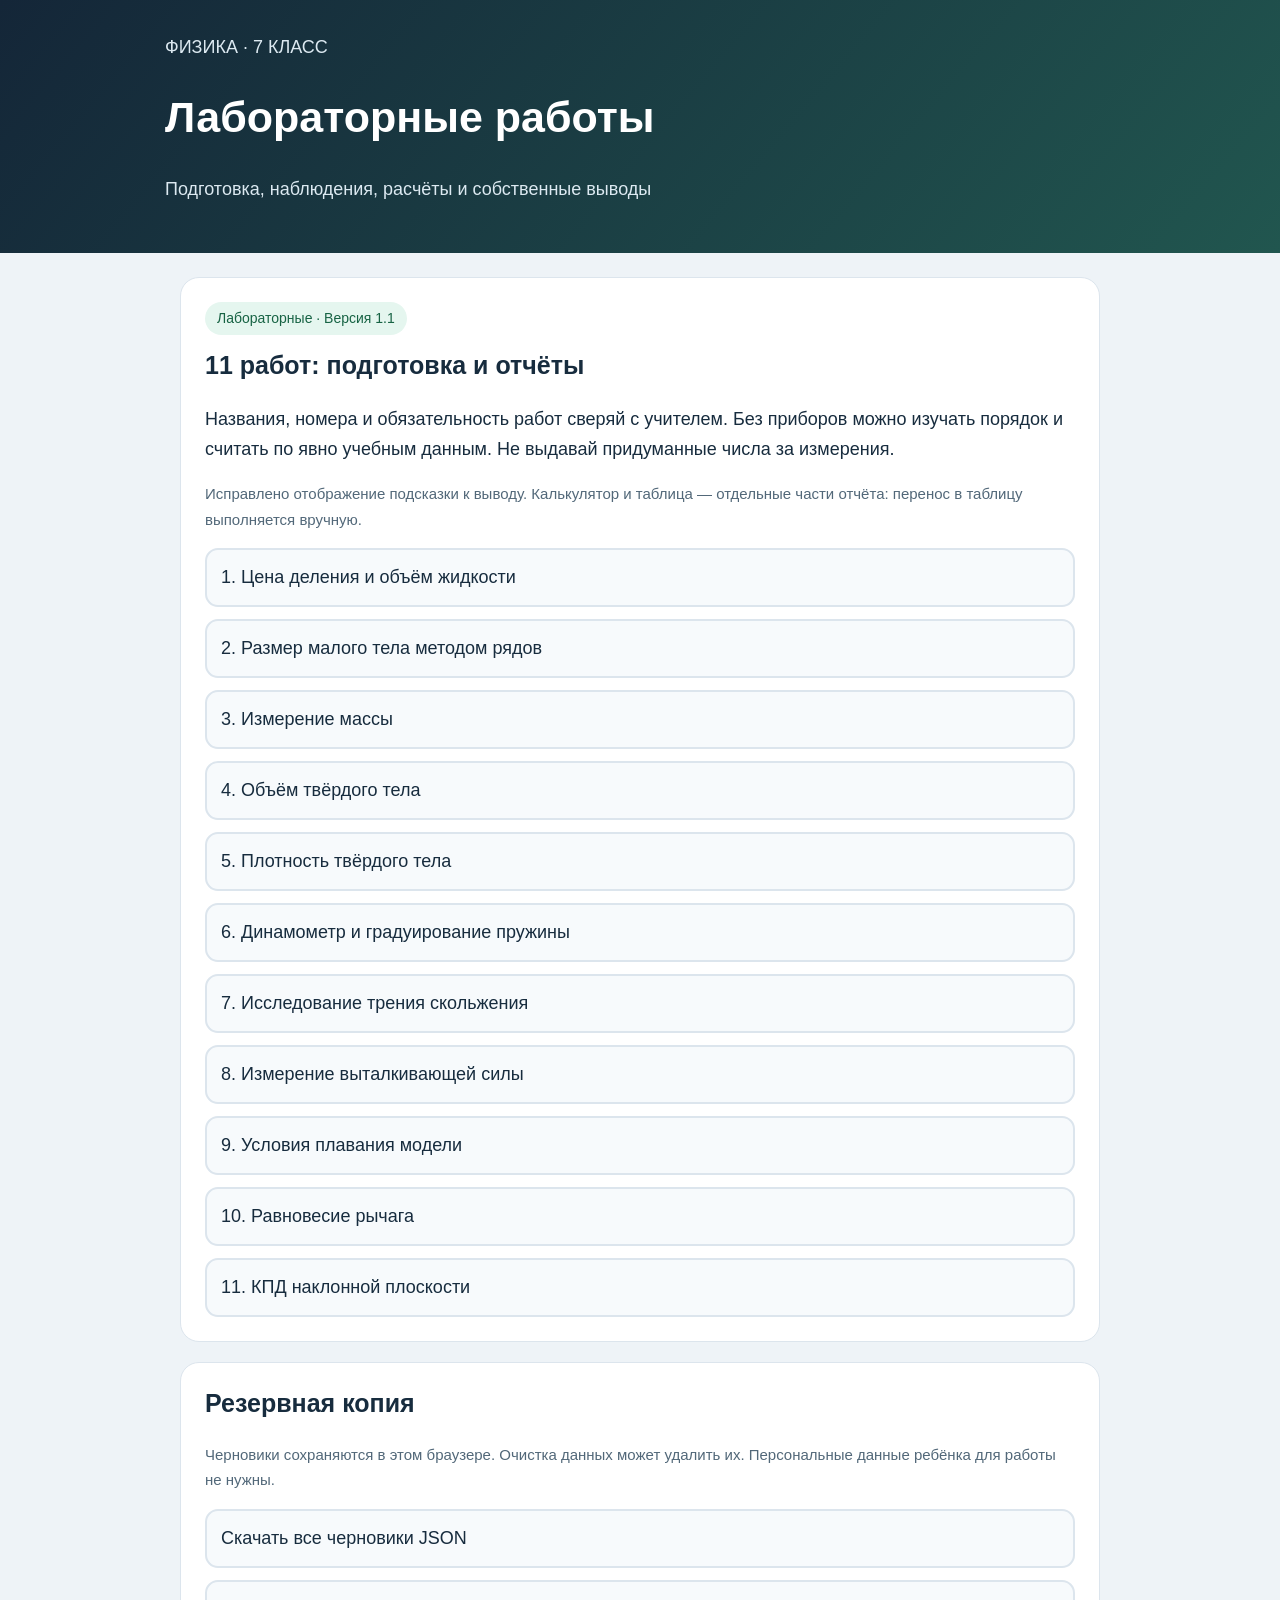
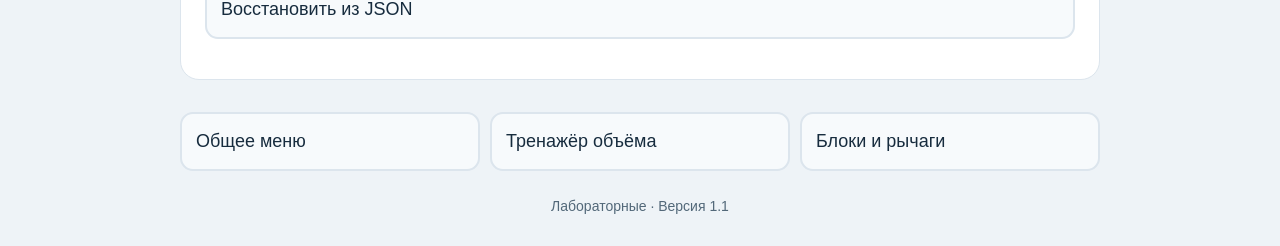
==== commit 401a25d4: "Add files via upload" ====
--- a/labs.html
+++ b/labs.html
@@ -1,38 +1,38 @@
-<!DOCTYPE html><html lang="ru"><head><meta charset="UTF-8"><meta name="viewport" content="width=device-width,initial-scale=1"><meta name="theme-color" content="#142638"><title>Лабораторные работы</title><style>*{box-sizing:border-box}[hidden]{display:none!important}html{-webkit-text-size-adjust:100%}body{margin:0;background:#eef3f7;color:#172c3e;font:18px/1.7 -apple-system,BlinkMacSystemFont,"Segoe UI",Arial,sans-serif;overflow-wrap:anywhere}.wrap{max-width:950px;margin:auto}header{padding:32px 20px;background:linear-gradient(130deg,#142638,#21564f);color:white}header p{color:#dce9f1}h1{font-size:clamp(29px,7vw,43px);line-height:1.25}h2{font-size:25px;line-height:1.35;margin-top:0}h3{font-size:21px}main{padding:24px 15px}.card{background:white;border:1px solid #dce5ed;border-radius:19px;padding:24px;margin-bottom:20px}p{margin:0 0 16px}.muted,figcaption{font-size:15px;color:#526879}.tag{display:inline-block;background:#e5f6ef;color:#176344;border-radius:22px;padding:5px 12px;font-size:14px;margin-bottom:14px}button,.link{display:block;width:100%;padding:14px;margin-top:12px;min-height:50px;border:2px solid #dce5ed;border-radius:13px;color:#172c3e;background:#f7fafc;text-decoration:none;text-align:left;font:inherit;line-height:1.5;cursor:pointer;touch-action:manipulation}.primary{background:#237f62;border-color:#237f62;color:white;text-align:center}button:focus-visible,a:focus-visible,input:focus-visible,select:focus-visible,textarea:focus-visible,summary:focus-visible{outline:3px solid #237f62;outline-offset:3px}input:not([type="checkbox"]),select,textarea{width:100%;padding:12px;border:2px solid #bdced9;border-radius:10px;font:inherit;font-size:18px}textarea{min-height:110px;resize:vertical}input[type="checkbox"]{width:22px;height:22px;vertical-align:middle}label{display:block;margin:14px 0 6px}.feedback{padding:16px;border-radius:12px;margin-top:16px}.good{background:#e5f6ef;color:#15583e}.hint{background:#fff3d8;color:#704d10}figure{margin:0}svg{display:block;width:100%;height:auto;max-width:650px;margin:auto}figcaption{margin-top:10px}.flow{padding-left:25px}.flow li{padding:10px;margin:12px 0;background:#eef7fa;border-radius:10px}footer{padding:0 20px 28px;text-align:center;font-size:14px;color:#526879}a{color:#176344}summary{cursor:pointer}.table-wrap{overflow-x:auto}table{width:100%;border-collapse:collapse}th,td{border:1px solid #dce5ed;padding:8px;min-width:110px;text-align:left;vertical-align:top}th{background:#eef7fa;font-size:15px}td input{min-width:90px;padding:8px!important}.nav{display:flex;gap:10px;flex-wrap:wrap}.nav a{flex:1;min-width:180px}.print-summary{display:none;white-space:pre-wrap;font:16px/1.6 Arial}@media(max-width:480px){.card{padding:18px}body{font-size:17px}}@media print{header,footer,button,.nav,.no-print{display:none!important}body{background:white}main{padding:0}.card{border:0;padding:0;box-shadow:none}.print-summary{display:block}.screen-only{display:none!important}textarea{height:auto}}
-</style></head><body><header><div class="wrap"><p>ФИЗИКА · 7 КЛАСС</p><h1>Лабораторные работы</h1><p>Подготовка, наблюдения, расчёты и собственные выводы</p></div></header><main id="app" class="wrap"><section class="card"><h2>Загрузка лабораторных…</h2></section></main><footer>Лабораторные · Версия 1.0</footer><noscript>Для черновиков нужен JavaScript.</noscript><script>
+<!DOCTYPE html><html lang="ru"><head><meta charset="UTF-8"><meta name="viewport" content="width=device-width,initial-scale=1"><meta name="theme-color" content="#142638"><title>Лабораторные работы</title><style>*{box-sizing:border-box}[hidden]{display:none!important}html{-webkit-text-size-adjust:100%}body{margin:0;background:#eef3f7;color:#172c3e;font:18px/1.7 -apple-system,BlinkMacSystemFont,"Segoe UI",Arial,sans-serif;overflow-wrap:anywhere}.wrap{max-width:950px;margin:auto}header{padding:32px 20px;background:linear-gradient(130deg,#142638,#21564f);color:white}header p{color:#dce9f1}h1{font-size:clamp(29px,7vw,43px);line-height:1.25}h2{font-size:25px;line-height:1.35;margin-top:0}h3{font-size:21px}main{padding:24px 15px}.card{background:white;border:1px solid #dce5ed;border-radius:19px;padding:24px;margin-bottom:20px}p{margin:0 0 16px}.muted,figcaption{font-size:15px;color:#526879}.tag{display:inline-block;background:#e5f6ef;color:#176344;border-radius:22px;padding:5px 12px;font-size:14px;margin-bottom:14px}button,.link{display:block;width:100%;padding:14px;margin-top:12px;min-height:50px;border:2px solid #dce5ed;border-radius:13px;color:#172c3e;background:#f7fafc;text-decoration:none;text-align:left;font:inherit;line-height:1.5;cursor:pointer;touch-action:manipulation}.primary{background:#237f62;border-color:#237f62;color:white;text-align:center}button:focus-visible,a:focus-visible,input:focus-visible,select:focus-visible,textarea:focus-visible{outline:3px solid #237f62;outline-offset:3px}input:not([type="checkbox"]),select,textarea{width:100%;padding:12px;border:2px solid #bdced9;border-radius:10px;font:inherit;font-size:18px}textarea{min-height:110px;resize:vertical}input[type="checkbox"]{width:22px;height:22px;vertical-align:middle}label{display:block;margin:14px 0 6px}.feedback{padding:16px;border-radius:12px;margin-top:16px}.good{background:#e5f6ef;color:#15583e}.hint{background:#fff3d8;color:#704d10}figure{margin:0}svg{display:block;width:100%;height:auto;max-width:650px;margin:auto}figcaption{margin-top:10px}.flow{padding-left:25px}.flow li{padding:10px;margin:12px 0;background:#eef7fa;border-radius:10px}footer{padding:0 20px 28px;text-align:center;font-size:14px;color:#526879}a{color:#176344}.table-wrap{overflow-x:auto}table{width:100%;border-collapse:collapse}th,td{border:1px solid #dce5ed;padding:8px;min-width:110px;text-align:left;vertical-align:top}th{background:#eef7fa;font-size:15px}td input{min-width:90px;padding:8px!important}.nav{display:flex;gap:10px;flex-wrap:wrap}.nav a{flex:1;min-width:180px}.print-summary{display:none;white-space:pre-wrap;font:16px/1.6 Arial}@media(max-width:480px){.card{padding:18px}body{font-size:17px}}@media print{header,footer,button,.nav,.no-print,.screen-only{display:none!important}body{background:white}main{padding:0}.card{border:0;padding:0}.print-summary{display:block}}
+</style></head><body><header><div class="wrap"><p>ФИЗИКА · 7 КЛАСС</p><h1>Лабораторные работы</h1><p>Подготовка, наблюдения, расчёты и собственные выводы</p></div></header><main id="app" class="wrap"><section class="card"><h2>Загрузка лабораторных…</h2></section></main><footer>Лабораторные · Версия 1.1</footer><noscript>Для черновиков нужен JavaScript.</noscript><script>
 (function(){'use strict';
-const LABS=[{"id": "1", "title": "Цена деления и объём жидкости", "goal": "Определить цену деления шкалы и научиться измерять объём воды.", "equipment": "Пластиковая мерная ёмкость с читаемой шкалой, вода комнатной температуры, поднос.", "steps": ["Найди два соседних подписанных значения.", "Посчитай промежутки между ними, а не штрихи.", "Вычисли цену деления. Затем измерь объём воды на уровне глаз.", "При заметном вогнутом мениске воды считай по его нижней части. Запиши единицы и ограничения точности."], "formula": "Цена деления = (большее значение − меньшее) / число промежутков.", "fields": [["low", "Меньшая отметка, мл"], ["high", "Большая отметка, мл"], ["count", "Число промежутков"]], "sample": [50, 100, 5], "cols": ["Прибор", "Цена деления, мл", "Объём воды, мл", "Замечания"], "conclusion": "Я определил цену деления … и измерил объём … . На отсчёт повлияли … .", "questions": ["Почему считаем промежутки?", "Чем цена деления отличается от измеренного объёма?"], "diagram": "<svg viewBox=\"0 0 600 260\" role=\"img\" aria-label=\"Учебная шкала: между 50 и 100 мл пять промежутков\" xmlns=\"http://www.w3.org/2000/svg\"><rect width=\"600\" height=\"260\" rx=\"16\" fill=\"#eef7fa\"/><rect x=\"70\" y=\"75\" width=\"460\" height=\"70\" fill=\"white\" stroke=\"#31566c\"/><path d=\"M90 75v30\" stroke=\"#31566c\" stroke-width=\"2\"/><path d=\"M174 75v30\" stroke=\"#31566c\" stroke-width=\"2\"/><path d=\"M258 75v30\" stroke=\"#31566c\" stroke-width=\"2\"/><path d=\"M342 75v30\" stroke=\"#31566c\" stroke-width=\"2\"/><path d=\"M426 75v30\" stroke=\"#31566c\" stroke-width=\"2\"/><path d=\"M510 75v30\" stroke=\"#31566c\" stroke-width=\"2\"/><text x=\"90\" y=\"180\" text-anchor=\"middle\" font-family=\"Arial,sans-serif\" font-size=\"18\" fill=\"#173449\">50 мл<\/text><text x=\"510\" y=\"180\" text-anchor=\"middle\" font-family=\"Arial,sans-serif\" font-size=\"18\" fill=\"#173449\">100 мл<\/text><text x=\"300\" y=\"225\" text-anchor=\"middle\" font-family=\"Arial,sans-serif\" font-size=\"20\" fill=\"#173449\">Пять промежутков → 10 мл за деление<\/text><\/svg>", "limits": "Половина деления — возможная школьная оценка ошибки отсчёта по условию, а не универсальная полная погрешность любого прибора."}, {"id": "2", "title": "Размер малого тела методом рядов", "goal": "Оценить средний размер одинаковых небольших предметов.", "equipment": "Линейка, одинаковые гладкие детали без острых краёв.", "steps": ["Уложи одинаковые предметы в прямой ряд без зазоров и перекрытий.", "Посчитай n и измерь общую длину L.", "Вычисли средний размер d = L/n.", "Повтори для другого числа деталей. Сравни результаты."], "formula": "d = L/n.", "fields": [["length", "Длина ряда L, мм"], ["count", "Число предметов n"]], "sample": [80, 10], "cols": ["Предметы", "n", "L, мм", "d, мм", "Замечания"], "conclusion": "Средний размер получился … . При повторе … . Возможные причины расхождения … .", "questions": ["Почему результат — средний размер?", "Что изменят зазоры между деталями?"], "diagram": "<svg viewBox=\"0 0 600 260\" role=\"img\" aria-label=\"Ряд из одинаковых деталей для определения среднего размера\" xmlns=\"http://www.w3.org/2000/svg\"><rect width=\"600\" height=\"260\" rx=\"16\" fill=\"#eef7fa\"/><rect x=\"65\" y=\"95\" width=\"45\" height=\"50\" fill=\"#b8e1f2\" stroke=\"#31566c\"/><rect x=\"110\" y=\"95\" width=\"45\" height=\"50\" fill=\"#b8e1f2\" stroke=\"#31566c\"/><rect x=\"155\" y=\"95\" width=\"45\" height=\"50\" fill=\"#b8e1f2\" stroke=\"#31566c\"/><rect x=\"200\" y=\"95\" width=\"45\" height=\"50\" fill=\"#b8e1f2\" stroke=\"#31566c\"/><rect x=\"245\" y=\"95\" width=\"45\" height=\"50\" fill=\"#b8e1f2\" stroke=\"#31566c\"/><rect x=\"290\" y=\"95\" width=\"45\" height=\"50\" fill=\"#b8e1f2\" stroke=\"#31566c\"/><rect x=\"335\" y=\"95\" width=\"45\" height=\"50\" fill=\"#b8e1f2\" stroke=\"#31566c\"/><rect x=\"380\" y=\"95\" width=\"45\" height=\"50\" fill=\"#b8e1f2\" stroke=\"#31566c\"/><rect x=\"425\" y=\"95\" width=\"45\" height=\"50\" fill=\"#b8e1f2\" stroke=\"#31566c\"/><rect x=\"470\" y=\"95\" width=\"45\" height=\"50\" fill=\"#b8e1f2\" stroke=\"#31566c\"/><text x=\"300\" y=\"45\" text-anchor=\"middle\" font-family=\"Arial,sans-serif\" font-size=\"18\" fill=\"#173449\">Одинаковые детали без зазоров<\/text><text x=\"300\" y=\"205\" text-anchor=\"middle\" font-family=\"Arial,sans-serif\" font-size=\"20\" fill=\"#173449\">Средний размер d = длина ряда L ÷ число n<\/text><\/svg>", "limits": "Увеличение числа деталей уменьшает вклад ошибки отсчёта общей длины на один предмет, но не устраняет зазоры и неодинаковость предметов. Не используй иглы и острые проволоки."}, {"id": "3", "title": "Измерение массы", "goal": "Измерить массу тела и учесть массу контейнера.", "equipment": "Кухонные весы, сухой контейнер и небольшая сухая LEGO-модель; в школе — учебные рычажные весы по инструкции.", "steps": ["Проверь предел нагрузки, устойчивость и нуль.", "Измерь массу пустого контейнера m₀ и общую массу m₁.", "Вычти массу контейнера или используй тарирование.", "Переведи граммы в килограммы. Для школьных рычажных весов отдельно изучи работу с гирями."], "formula": "m = m₁ − m₀; m в кг = m в г / 1000.", "fields": [["empty", "Масса контейнера, г"], ["total", "Общая масса, г"]], "sample": [150, 900], "cols": ["Предмет", "Контейнер, г", "Общая масса, г", "Масса тела, г", "Масса тела, кг"], "conclusion": "Масса тела … г = … кг. Масса контейнера учтена способом … .", "questions": ["Что будет без учёта контейнера?", "Заменяет ли домашняя электронная модель обучение рычажным весам?"], "diagram": "<svg viewBox=\"0 0 600 260\" role=\"img\" aria-label=\"Вычитание массы контейнера из общей массы\" xmlns=\"http://www.w3.org/2000/svg\"><rect width=\"600\" height=\"260\" rx=\"16\" fill=\"#eef7fa\"/><rect x=\"60\" y=\"70\" width=\"200\" height=\"110\" rx=\"12\" fill=\"#d5e8db\"/><rect x=\"340\" y=\"70\" width=\"200\" height=\"110\" rx=\"12\" fill=\"#b8e1f2\"/><text x=\"160\" y=\"105\" text-anchor=\"middle\" font-family=\"Arial,sans-serif\" font-size=\"18\" fill=\"#173449\">Контейнер<\/text><text x=\"160\" y=\"145\" text-anchor=\"middle\" font-family=\"Arial,sans-serif\" font-size=\"18\" fill=\"#173449\">m₀<\/text><text x=\"440\" y=\"105\" text-anchor=\"middle\" font-family=\"Arial,sans-serif\" font-size=\"18\" fill=\"#173449\">Контейнер + тело<\/text><text x=\"440\" y=\"145\" text-anchor=\"middle\" font-family=\"Arial,sans-serif\" font-size=\"18\" fill=\"#173449\">m₁<\/text><text x=\"300\" y=\"225\" text-anchor=\"middle\" font-family=\"Arial,sans-serif\" font-size=\"22\" fill=\"#173449\">Масса тела: m = m₁ − m₀<\/text><\/svg>", "limits": "Не клади мокрые, горячие и перегружающие прибор предметы. Домашний аналог не равен автоматически школьной лабораторной."}, {"id": "4", "title": "Объём твёрдого тела", "goal": "Измерить объём подходящего тела по вытеснению воды.", "equipment": "Мерная пластиковая ёмкость, вода, нить, маленький непористый тонущий нерастворимый камень без острых граней.", "steps": ["Узнай цену деления и запиши V₁.", "Осторожно полностью погрузи тело без потерь воды.", "Удали пузырьки лёгким покачиванием. Запиши V₂.", "Вычисли V₂ − V₁ в мл = см³ и переведи в м³."], "formula": "V = V₂ − V₁; 1 см³ = 0,000001 м³.", "fields": [["before", "Вода до погружения, мл"], ["after", "Показание после, мл"]], "sample": [60, 95], "cols": ["Тело", "V₁, мл", "V₂, мл", "V, см³", "V, м³"], "conclusion": "Объём тела … см³. Метод подходит для этого тела, потому что … .", "questions": ["Почему нужен полный объём под водой?", "Чем мешают пузырьки и пористость?"], "diagram": "<svg viewBox=\"0 0 600 260\" role=\"img\" aria-label=\"Объём тонущего нерастворимого тела по увеличению показания мензурки\" xmlns=\"http://www.w3.org/2000/svg\"><rect width=\"600\" height=\"260\" rx=\"16\" fill=\"#eef7fa\"/><path d=\"M90 55v115h120V55M390 55v115h120V55\" fill=\"white\" stroke=\"#31566c\" stroke-width=\"3\"/><path d=\"M93 120h114v47H93ZM393 90h114v77H393Z\" fill=\"#b8e1f2\"/><ellipse cx=\"450\" cy=\"135\" rx=\"25\" ry=\"18\" fill=\"#839ba8\"/><text x=\"150\" y=\"205\" text-anchor=\"middle\" font-family=\"Arial,sans-serif\" font-size=\"18\" fill=\"#173449\">V₁<\/text><text x=\"450\" y=\"205\" text-anchor=\"middle\" font-family=\"Arial,sans-serif\" font-size=\"18\" fill=\"#173449\">V₂<\/text><text x=\"300\" y=\"105\" text-anchor=\"middle\" font-family=\"Arial,sans-serif\" font-size=\"32\" fill=\"#173449\">→<\/text><text x=\"300\" y=\"245\" text-anchor=\"middle\" font-family=\"Arial,sans-serif\" font-size=\"20\" fill=\"#173449\">Объём тела: V = V₂ − V₁<\/text><\/svg>", "limits": "Если изменение меньше деления шкалы, результат плохо разрешим прибором. Не придумывай цифры точнее показаний."}, {"id": "5", "title": "Плотность твёрдого тела", "goal": "Определить среднюю плотность выбранного образца.", "equipment": "Весы, мерная ёмкость, вода, сухой подходящий камень, нить, поднос.", "steps": ["Сначала взвесь сухое тело с учётом контейнера.", "Определи объём методом вытеснения воды.", "Вычисли ρ = m/V в г/см³.", "Умножь на 1000 для кг/м³. Сравнение со справочником формулируй осторожно."], "formula": "ρ = m/(V₂ − V₁); 1 г/см³ = 1000 кг/м³.", "fields": [["mass", "Масса тела, г"], ["before", "Вода до, мл"], ["after", "Показание после, мл"]], "sample": [54, 50, 70], "cols": ["m, г", "V₁, мл", "V₂, мл", "V, см³", "ρ, г/см³", "ρ, кг/м³"], "conclusion": "Средняя плотность образца … . Точность ограничена … . Значение совместимо с …, но состав этим не доказан.", "questions": ["Почему взвешивают до погружения?", "Доказывает ли совпадение плотности химический состав?"], "diagram": "<svg viewBox=\"0 0 600 260\" role=\"img\" aria-label=\"Объём тонущего нерастворимого тела по увеличению показания мензурки\" xmlns=\"http://www.w3.org/2000/svg\"><rect width=\"600\" height=\"260\" rx=\"16\" fill=\"#eef7fa\"/><path d=\"M90 55v115h120V55M390 55v115h120V55\" fill=\"white\" stroke=\"#31566c\" stroke-width=\"3\"/><path d=\"M93 120h114v47H93ZM393 90h114v77H393Z\" fill=\"#b8e1f2\"/><ellipse cx=\"450\" cy=\"135\" rx=\"25\" ry=\"18\" fill=\"#839ba8\"/><text x=\"150\" y=\"205\" text-anchor=\"middle\" font-family=\"Arial,sans-serif\" font-size=\"18\" fill=\"#173449\">V₁<\/text><text x=\"450\" y=\"205\" text-anchor=\"middle\" font-family=\"Arial,sans-serif\" font-size=\"18\" fill=\"#173449\">V₂<\/text><text x=\"300\" y=\"105\" text-anchor=\"middle\" font-family=\"Arial,sans-serif\" font-size=\"32\" fill=\"#173449\">→<\/text><text x=\"300\" y=\"245\" text-anchor=\"middle\" font-family=\"Arial,sans-serif\" font-size=\"20\" fill=\"#173449\">Объём тела: V = V₂ − V₁<\/text><\/svg>", "limits": "Образец может быть неоднородным. Плотность полой конструкции и плотность материала стенок различаются."}, {"id": "6", "title": "Динамометр и градуирование пружины", "goal": "Понять измерение силы и принцип нанесения шкалы на пружину.", "equipment": "Исправный учебный динамометр, малые известные грузы, безопасное устойчивое крепление. При отсутствии оборудования — подготовка по схеме.", "steps": ["Прочти предел нагрузки и проверь нуль.", "В разрешённом диапазоне добавляй небольшие известные грузы, отмечая положение указателя.", "Сравни удлинения при разных силах; не выходи за пределы инструкции.", "Для учебного расчёта F ≈ mg, g = 10 Н/кг. Жёсткость k = F/Δl только в пределах пропорциональности."], "formula": "F = mg; Δl = l − l₀; k = F/Δl.", "fields": [["mass", "Масса груза, г"], ["initial", "Длина без нагрузки, см"], ["loaded", "Длина с грузом, см"]], "sample": [100, 10, 12], "cols": ["m, г", "F, Н", "l₀, см", "l, см", "Δl, см", "Показание, Н"], "conclusion": "В исследованном диапазоне при нагрузке … удлинение … . Возможные ограничения … .", "questions": ["Чем удлинение отличается от длины?", "Почему нельзя продолжать нагрузку без ограничения?"], "diagram": "<svg viewBox=\"0 0 600 260\" role=\"img\" aria-label=\"Пружина до и после малой нагрузки\" xmlns=\"http://www.w3.org/2000/svg\"><rect width=\"600\" height=\"260\" rx=\"16\" fill=\"#eef7fa\"/><path d=\"M65 45H250M350 45H535\" stroke=\"#31566c\" stroke-width=\"5\"/><path d=\"M150 45v20l-18 10 36 10-36 10 36 10-18 10v20M440 45v20l-18 18 36 18-36 18 36 18-18 18v20\" fill=\"none\" stroke=\"#237f62\" stroke-width=\"4\"/><rect x=\"410\" y=\"175\" width=\"60\" height=\"35\" rx=\"6\" fill=\"#f5c876\"/><text x=\"150\" y=\"185\" text-anchor=\"middle\" font-family=\"Arial,sans-serif\" font-size=\"18\" fill=\"#173449\">l₀<\/text><text x=\"440\" y=\"238\" text-anchor=\"middle\" font-family=\"Arial,sans-serif\" font-size=\"18\" fill=\"#173449\">l<\/text><text x=\"300\" y=\"28\" text-anchor=\"middle\" font-family=\"Arial,sans-serif\" font-size=\"20\" fill=\"#173449\">Удлинение: Δl = l − l₀<\/text><\/svg>", "limits": "Не растягивай пружину или резинку у лица. Школьные 100 г дают около 1 Н при принятом g = 10; это приближение, не точная универсальная калибровка."}, {"id": "7", "title": "Исследование трения скольжения", "goal": "Сравнить силы при разных нагрузках и ориентации бруска.", "equipment": "Учебный динамометр, сухой брусок, ровная доска, малые грузы.", "steps": ["Тяни брусок горизонтально и равномерно, записывая силу после начала движения.", "Повтори трижды при одном условии.", "Измени нагрузку, затем отдельно ориентацию при прежней массе; повтори измерения.", "Сравни результаты и разброс. Не подгоняй их под ожидаемую зависимость."], "formula": "При равномерном горизонтальном движении Fтяги ≈ Fтр; среднее трёх повторов = (F₁ + F₂ + F₃)/3.", "fields": [["f1", "Повтор 1 при одном условии, Н"], ["f2", "Повтор 2 при том же условии, Н"], ["f3", "Повтор 3 при том же условии, Н"]], "sample": [0.9, 1, 1.1], "cols": ["Нагрузка и грань", "Повтор 1, Н", "Повтор 2, Н", "Повтор 3, Н", "Среднее, Н"], "conclusion": "При изменении нагрузки … . При повороте … . Разброс мог возникнуть из-за … .", "questions": ["Почему не тянуть рывком?", "Почему нельзя объявить точное совпадение, если прибор показывает разброс?"], "diagram": "<svg viewBox=\"0 0 600 260\" role=\"img\" aria-label=\"При равномерном горизонтальном скольжении тяга компенсирует трение в простой модели\" xmlns=\"http://www.w3.org/2000/svg\"><rect width=\"600\" height=\"260\" rx=\"16\" fill=\"#eef7fa\"/><path d=\"M50 180H550\" stroke=\"#31566c\" stroke-width=\"5\"/><rect x=\"220\" y=\"95\" width=\"150\" height=\"80\" rx=\"10\" fill=\"#f5c876\"/><path d=\"M370 130H490m-15-10 15 10-15 10M220 150H110m15-10-15 10 15 10\" fill=\"none\" stroke=\"#237f62\" stroke-width=\"4\"/><text x=\"300\" y=\"45\" text-anchor=\"middle\" font-family=\"Arial,sans-serif\" font-size=\"21\" fill=\"#173449\">Тяни горизонтально и равномерно<\/text><text x=\"300\" y=\"240\" text-anchor=\"middle\" font-family=\"Arial,sans-serif\" font-size=\"18\" fill=\"#173449\">Тогда Fтяги ≈ Fтр при указанных условиях<\/text><\/svg>", "limits": "Приближение сухого трения не универсально для липких материалов, шин и мягкого грунта. Тележка на колёсах не заменяет скользящий брусок в этой работе."}, {"id": "8", "title": "Измерение выталкивающей силы", "goal": "Определить FА по разности показаний динамометра.", "equipment": "Динамометр подходящего диапазона, небольшой безопасный тонущий предмет, нить, пластиковая ёмкость, вода, поднос.", "steps": ["Измерь натяжение T₀ для неподвижного предмета в воздухе.", "Полностью опусти его в воду, не касаясь дна и стенок.", "Запиши T₁ после успокоения.", "Вычисли FА ≈ T₀ − T₁, пренебрегая выталкиванием воздуха."], "formula": "FА ≈ T₀ − T₁.", "fields": [["air", "Показание в воздухе T₀, Н"], ["water", "Показание в воде T₁, Н"]], "sample": [2, 1.4], "cols": ["Предмет", "T₀, Н", "T₁, Н", "FА, Н", "Условия"], "conclusion": "Разность показаний … Н. Масса предмета не изменилась; натяжение уменьшилось из-за … .", "questions": ["Что изменится при касании дна?", "Изменилась ли масса камня?"], "diagram": "<svg viewBox=\"0 0 600 260\" role=\"img\" aria-label=\"Определение выталкивающей силы по разности показаний динамометра\" xmlns=\"http://www.w3.org/2000/svg\"><rect width=\"600\" height=\"260\" rx=\"16\" fill=\"#eef7fa\"/><rect x=\"50\" y=\"140\" width=\"500\" height=\"85\" fill=\"#b8e1f2\"/><path d=\"M300 40v55\" stroke=\"#31566c\" stroke-width=\"3\"/><rect x=\"270\" y=\"95\" width=\"60\" height=\"40\" fill=\"white\" stroke=\"#31566c\"/><path d=\"M300 135v35\" stroke=\"#31566c\" stroke-width=\"3\"/><ellipse cx=\"300\" cy=\"192\" rx=\"30\" ry=\"20\" fill=\"#839ba8\"/><text x=\"300\" y=\"28\" text-anchor=\"middle\" font-family=\"Arial,sans-serif\" font-size=\"18\" fill=\"#173449\">Тело висит, не касается сосуда<\/text><text x=\"300\" y=\"252\" text-anchor=\"middle\" font-family=\"Arial,sans-serif\" font-size=\"20\" fill=\"#173449\">FА ≈ Tв воздухе − Tв воде<\/text><\/svg>", "limits": "Не используй свинцовые рыболовные грузила и острые крючки. Сила удержания не равна автоматически силе отрыва присосавшегося ко дну предмета."}, {"id": "9", "title": "Условия плавания модели", "goal": "Сопоставить нагрузку, вытеснение воды и состояние плавания.", "equipment": "Лёгкий герметичный пластиковый контейнер, малые безопасные грузы, неглубокая вода на подносе; не стеклянная пробирка.", "steps": ["Проверь герметичность и наблюдай пустую модель.", "Добавляй малые грузы по одному и записывай состояние и осадку.", "У спокойно плавающей модели без иных вертикальных сил FА = mg.", "Для расчётного сравнения при полном погружении отдельно нужны масса всей модели и полный внешний объём."], "formula": "Для покоя на поверхности FА = mg. Для начального полного погружения сравни mg с ρводыgVвнеш.", "fields": [["mass", "Масса всей модели с содержимым, г"], ["volume", "Полный внешний объём, см³"]], "sample": [80, 150], "cols": ["Нагрузка", "Общая масса, г", "Состояние", "Осадка / наблюдение"], "conclusion": "При добавлении нагрузки … . В равновесии … . Наблюдение объясняется … .", "questions": ["Почему полный внешний объём не равен объёму погружённой части при плавании?", "Почему предельную нагрузку нельзя назвать безопасной грузоподъёмностью настоящей лодки?"], "diagram": "<svg viewBox=\"0 0 600 260\" role=\"img\" aria-label=\"Лёгкий герметичный контейнер спокойно плавает на воде\" xmlns=\"http://www.w3.org/2000/svg\"><rect width=\"600\" height=\"260\" rx=\"16\" fill=\"#eef7fa\"/><rect x=\"50\" y=\"135\" width=\"500\" height=\"90\" fill=\"#b8e1f2\"/><rect x=\"235\" y=\"95\" width=\"130\" height=\"80\" rx=\"15\" fill=\"#f5c876\"/><path d=\"M50 135H550\" stroke=\"#287eb4\" stroke-width=\"3\"/><text x=\"300\" y=\"45\" text-anchor=\"middle\" font-family=\"Arial,sans-serif\" font-size=\"18\" fill=\"#173449\">Герметичная лёгкая модель<\/text><text x=\"300\" y=\"252\" text-anchor=\"middle\" font-family=\"Arial,sans-serif\" font-size=\"21\" fill=\"#173449\">Плавание в покое: FА = mg<\/text><\/svg>", "limits": "Калькулятор сравнивает силы при полном погружении и отпускании из покоя без контакта и других сил. Он не выдаёт силу Архимеда уже плавающего частично погружённого тела."}, {"id": "10", "title": "Равновесие рычага", "goal": "Сравнить моменты сил по разные стороны опоры.", "equipment": "Лёгкая жёсткая LEGO-балка или линейка, устойчивая опора, малые известные грузы, поднос.", "steps": ["Сначала уравновесь пустую балку, чтобы её собственный момент был скомпенсирован.", "Размести малые грузы по разные стороны оси и подбери равновесие.", "Для горизонтальной балки и вертикальных сил измерь плечи от оси до линий действия сил.", "Вычисли m₁gl₁ и m₂gl₂ при g = 10 Н/кг и сравни с учётом точности."], "formula": "M₁ = m₁gl₁; M₂ = m₂gl₂.", "fields": [["m1", "Масса слева, г"], ["l1", "Левое плечо, см"], ["m2", "Масса справа, г"], ["l2", "Правое плечо, см"]], "sample": [100, 20, 200, 10], "cols": ["m₁, г", "l₁, см", "m₂, г", "l₂, см", "M₁, Н·м", "M₂, Н·м"], "conclusion": "Моменты составили … и … Н·м. Их различие … . Возможные причины … .", "questions": ["Почему сначала уравновешивают балку?", "Чем плечо отличается от всей длины балки?"], "diagram": "<svg viewBox=\"0 0 600 260\" role=\"img\" aria-label=\"Рычаг с малыми грузами и опорой между ними\" xmlns=\"http://www.w3.org/2000/svg\"><rect width=\"600\" height=\"260\" rx=\"16\" fill=\"#eef7fa\"/><path d=\"M70 120H530\" stroke=\"#31566c\" stroke-width=\"8\"/><path d=\"M300 126L267 180H333Z\" fill=\"#839ba8\"/><path d=\"M150 120v60M450 120v60\" stroke=\"#31566c\" stroke-width=\"3\"/><rect x=\"125\" y=\"180\" width=\"50\" height=\"35\" fill=\"#f5c876\"/><rect x=\"425\" y=\"180\" width=\"50\" height=\"35\" fill=\"#b8e1f2\"/><text x=\"300\" y=\"45\" text-anchor=\"middle\" font-family=\"Arial,sans-serif\" font-size=\"18\" fill=\"#173449\">Сначала уравновесь пустую балку<\/text><text x=\"300\" y=\"250\" text-anchor=\"middle\" font-family=\"Arial,sans-serif\" font-size=\"20\" fill=\"#173449\">M₁ = m₁gl₁; M₂ = m₂gl₂<\/text><\/svg>", "limits": "Взрослый проверяет устойчивость. Не поднимай тяжёлые предметы и не ставь модель у края стола."}, {"id": "11", "title": "КПД наклонной плоскости", "goal": "Оценить полезную и затраченную работу при подъёме.", "equipment": "Невысокая надёжно закреплённая доска, брусок, динамометр, линейка, ограничитель, поднос.", "steps": ["Измерь массу, вертикальную высоту h и длину пути l по плоскости.", "Тяни брусок равномерно параллельно доске. Измерь силу F.", "Вычисли Aпол = mgh и Aзатр ≈ Fl, g = 10 Н/кг.", "Рассчитай КПД. Если больше 100%, проверь измерения и условия, не переписывая их под ожидание."], "formula": "η = mgh/(Fl) × 100%.", "fields": [["mass", "Масса бруска, г"], ["height", "Вертикальная высота h, м"], ["length", "Путь по плоскости l, м"], ["force", "Средняя сила тяги F, Н"]], "sample": [300, 0.2, 0.8, 1], "cols": ["m, г", "h, м", "l, м", "F, Н", "Aпол, Дж", "Aзатр, Дж", "η, %"], "conclusion": "Полезная работа …, затраченная …, КПД … . Ограничения результата … .", "questions": ["Почему высота и путь не одно и то же?", "Что проверить, если КПД больше 100%?"], "diagram": "<svg viewBox=\"0 0 600 260\" role=\"img\" aria-label=\"Наклонная плоскость: полезная работа подъёма и затраченная работа тяги\" xmlns=\"http://www.w3.org/2000/svg\"><rect width=\"600\" height=\"260\" rx=\"16\" fill=\"#eef7fa\"/><path d=\"M80 205H500V65Z\" fill=\"#d5e8db\"/><path d=\"M80 205L500 65\" stroke=\"#31566c\" stroke-width=\"5\"/><rect x=\"295\" y=\"96\" width=\"35\" height=\"35\" fill=\"#f5c876\"/><text x=\"300\" y=\"40\" text-anchor=\"middle\" font-family=\"Arial,sans-serif\" font-size=\"18\" fill=\"#173449\">Подъём равномерно, тяга вдоль доски<\/text><text x=\"300\" y=\"245\" text-anchor=\"middle\" font-family=\"Arial,sans-serif\" font-size=\"22\" fill=\"#173449\">η = mgh/(Fl) × 100%<\/text><\/svg>", "limits": "Формула Fl приближённа при меняющейся силе. Начальная и конечная скорости должны быть сопоставимы. Без динамометра возможен только расчёт по явно учебным данным."}],KEY='fizika7-labs-v1',app=document.getElementById('app');
-const MODES={preparation:'Подготовка: измерений нет',training:'Расчёт по учебным данным',home:'Домашний опыт: свои измерения',school:'Школьная работа: свои измерения'};
-let failed=false;
-function clean(raw){let result={};LABS.forEach(l=>{let r=raw&&Object.prototype.hasOwnProperty.call(raw,l.id)?raw[l.id]:null;if(!r||typeof r!=='object')return;let limit=(s,n=2000)=>typeof s==='string'?s.slice(0,n):'';let values={};l.fields.forEach(f=>values[f[0]]=limit(r.values&&r.values[f[0]],100));let rows=Array.from({length:4},(_,i)=>l.cols.map((_,j)=>limit(r.rows&&r.rows[i]&&r.rows[i][j],200)));result[l.id]={mode:Object.prototype.hasOwnProperty.call(MODES,r.mode)?r.mode:'preparation',values,rows,observations:limit(r.observations),conclusion:limit(r.conclusion),limits:limit(r.limits),equipment:limit(r.equipment),studied:r.studied===true};});return result;}
-function load(){try{return clean(JSON.parse(localStorage.getItem(KEY)))}catch(e){return{}}}
-let reports=load();
-function draft(l){if(!reports[l.id])reports[l.id]={mode:'preparation',values:{},rows:Array.from({length:4},()=>l.cols.map(()=>'')),observations:'',conclusion:'',limits:'',equipment:'',studied:false};return reports[l.id]}
-function save(){try{localStorage.setItem(KEY,JSON.stringify(reports));failed=false}catch(e){failed=true}let s=document.getElementById('save-status');if(s)s.textContent=failed?'Не удалось сохранить в браузере. Выгрузи отчёт или резервную копию.':'Черновик сохранён в этом браузере.';}
-function esc(s){return String(s).replace(/[&<>"']/g,c=>({'&':'&amp;','<':'&lt;','>':'&gt;','"':'&quot;',"'":'&#39;'}[c]))}
+const LABS=[{"id": "1", "title": "Цена деления и объём жидкости", "goal": "Определить цену деления шкалы и научиться измерять объём воды.", "equipment": "Пластиковая мерная ёмкость с читаемой шкалой, вода комнатной температуры, поднос.", "steps": ["Найди два соседних подписанных значения.", "Посчитай промежутки между ними, а не штрихи.", "Вычисли цену деления, затем измерь объём воды на уровне глаз.", "При вогнутом мениске воды считай по нижней части. Запиши единицы и ограничения точности."], "formula": "Цена деления = (большее значение − меньшее)/число промежутков.", "fields": [["low", "Меньшая отметка, мл"], ["high", "Большая отметка, мл"], ["count", "Число промежутков"]], "sample": [50, 100, 5], "cols": ["Прибор", "Цена деления, мл", "Объём воды, мл", "Замечания"], "conclusion": "Я определил цену деления … и измерил объём … . На отсчёт повлияли … .", "questions": ["Почему считаем промежутки?", "Чем цена деления отличается от измеренного объёма?"], "diagram": "<svg viewBox=\"0 0 600 260\" role=\"img\" aria-label=\"Шкала: пять промежутков между 50 и 100 мл\" xmlns=\"http://www.w3.org/2000/svg\"><rect width=\"600\" height=\"260\" rx=\"16\" fill=\"#eef7fa\"/><rect x=\"70\" y=\"75\" width=\"460\" height=\"70\" fill=\"white\" stroke=\"#31566c\"/><path d=\"M90 75v30\" stroke=\"#31566c\" stroke-width=\"2\"/><path d=\"M174 75v30\" stroke=\"#31566c\" stroke-width=\"2\"/><path d=\"M258 75v30\" stroke=\"#31566c\" stroke-width=\"2\"/><path d=\"M342 75v30\" stroke=\"#31566c\" stroke-width=\"2\"/><path d=\"M426 75v30\" stroke=\"#31566c\" stroke-width=\"2\"/><path d=\"M510 75v30\" stroke=\"#31566c\" stroke-width=\"2\"/><text x=\"90\" y=\"180\" text-anchor=\"middle\" font-family=\"Arial,sans-serif\" font-size=\"18\" fill=\"#173449\">50 мл<\/text><text x=\"510\" y=\"180\" text-anchor=\"middle\" font-family=\"Arial,sans-serif\" font-size=\"18\" fill=\"#173449\">100 мл<\/text><text x=\"300\" y=\"225\" text-anchor=\"middle\" font-family=\"Arial,sans-serif\" font-size=\"20\" fill=\"#173449\">Пять промежутков → 10 мл за деление<\/text><\/svg>", "limits": "Половина деления — возможная школьная оценка ошибки отсчёта по условию, а не универсальная полная погрешность любого прибора."}, {"id": "2", "title": "Размер малого тела методом рядов", "goal": "Оценить средний размер одинаковых небольших предметов.", "equipment": "Линейка, одинаковые гладкие безопасные детали.", "steps": ["Уложи одинаковые предметы без зазоров и перекрытий.", "Посчитай n и измерь длину ряда L.", "Вычисли средний размер d = L/n.", "Повтори с другим n и сравни результаты."], "formula": "d = L/n.", "fields": [["length", "Длина ряда L, мм"], ["count", "Число предметов n"]], "sample": [80, 10], "cols": ["Предметы", "n", "L, мм", "d, мм", "Замечания"], "conclusion": "Средний размер получился … . При повторе … . Возможные причины расхождения … .", "questions": ["Почему результат — средний размер?", "Что изменят зазоры?"], "diagram": "<svg viewBox=\"0 0 600 260\" role=\"img\" aria-label=\"Метод рядов\" xmlns=\"http://www.w3.org/2000/svg\"><rect width=\"600\" height=\"260\" rx=\"16\" fill=\"#eef7fa\"/><rect x=\"65\" y=\"95\" width=\"45\" height=\"50\" fill=\"#b8e1f2\" stroke=\"#31566c\"/><rect x=\"110\" y=\"95\" width=\"45\" height=\"50\" fill=\"#b8e1f2\" stroke=\"#31566c\"/><rect x=\"155\" y=\"95\" width=\"45\" height=\"50\" fill=\"#b8e1f2\" stroke=\"#31566c\"/><rect x=\"200\" y=\"95\" width=\"45\" height=\"50\" fill=\"#b8e1f2\" stroke=\"#31566c\"/><rect x=\"245\" y=\"95\" width=\"45\" height=\"50\" fill=\"#b8e1f2\" stroke=\"#31566c\"/><rect x=\"290\" y=\"95\" width=\"45\" height=\"50\" fill=\"#b8e1f2\" stroke=\"#31566c\"/><rect x=\"335\" y=\"95\" width=\"45\" height=\"50\" fill=\"#b8e1f2\" stroke=\"#31566c\"/><rect x=\"380\" y=\"95\" width=\"45\" height=\"50\" fill=\"#b8e1f2\" stroke=\"#31566c\"/><rect x=\"425\" y=\"95\" width=\"45\" height=\"50\" fill=\"#b8e1f2\" stroke=\"#31566c\"/><rect x=\"470\" y=\"95\" width=\"45\" height=\"50\" fill=\"#b8e1f2\" stroke=\"#31566c\"/><text x=\"300\" y=\"45\" text-anchor=\"middle\" font-family=\"Arial,sans-serif\" font-size=\"18\" fill=\"#173449\">Одинаковые предметы без зазоров<\/text><text x=\"300\" y=\"210\" text-anchor=\"middle\" font-family=\"Arial,sans-serif\" font-size=\"24\" fill=\"#173449\">d = L/n<\/text><\/svg>", "limits": "Метод не устраняет неодинаковость предметов и зазоры. Не используй иглы и острые проволоки."}, {"id": "3", "title": "Измерение массы", "goal": "Измерить массу и учесть контейнер.", "equipment": "Весы, сухой контейнер, небольшая сухая LEGO-модель. В школе — рычажные весы по инструкции.", "steps": ["Проверь допустимую нагрузку, устойчивость и нуль.", "Взвесь пустой контейнер m₀ и контейнер с телом m₁.", "Вычти массу контейнера или используй тарирование.", "Переведи г в кг; приёмы рычажных весов изучаются отдельно."], "formula": "m = m₁ − m₀.", "fields": [["empty", "Масса контейнера, г"], ["total", "Общая масса, г"]], "sample": [150, 900], "cols": ["Предмет", "Контейнер, г", "Общая масса, г", "Масса тела, г", "Масса тела, кг"], "conclusion": "Масса тела … г = … кг. Масса контейнера учтена способом … .", "questions": ["Что будет без учёта контейнера?", "Чем электронные весы отличаются от рычажных?"], "diagram": "<svg viewBox=\"0 0 600 260\" role=\"img\" aria-label=\"Масса контейнера вычитается из общей массы\" xmlns=\"http://www.w3.org/2000/svg\"><rect width=\"600\" height=\"260\" rx=\"16\" fill=\"#eef7fa\"/><rect x=\"60\" y=\"70\" width=\"200\" height=\"110\" rx=\"12\" fill=\"#d5e8db\"/><rect x=\"340\" y=\"70\" width=\"200\" height=\"110\" rx=\"12\" fill=\"#b8e1f2\"/><text x=\"160\" y=\"110\" text-anchor=\"middle\" font-family=\"Arial,sans-serif\" font-size=\"18\" fill=\"#173449\">Контейнер m₀<\/text><text x=\"440\" y=\"110\" text-anchor=\"middle\" font-family=\"Arial,sans-serif\" font-size=\"18\" fill=\"#173449\">Вместе m₁<\/text><text x=\"300\" y=\"225\" text-anchor=\"middle\" font-family=\"Arial,sans-serif\" font-size=\"22\" fill=\"#173449\">Масса тела: m₁ − m₀<\/text><\/svg>", "limits": "Не клади мокрые, горячие и перегружающие прибор предметы. Домашний аналог не равен автоматически школьной работе."}, {"id": "4", "title": "Объём твёрдого тела", "goal": "Измерить объём по вытеснению воды.", "equipment": "Пластиковая мерная ёмкость, вода, нить, маленький непористый нерастворимый тонущий камень без острых краёв.", "steps": ["Определи цену деления и запиши V₁.", "Полностью погрузи тело без потерь воды.", "Удали пузырьки лёгким покачиванием и считай V₂.", "Вычисли разность в см³ и переведи в м³."], "formula": "V = V₂ − V₁; 1 мл = 1 см³.", "fields": [["before", "Вода до погружения, мл"], ["after", "Показание после, мл"]], "sample": [60, 95], "cols": ["Тело", "V₁, мл", "V₂, мл", "V, см³", "V, м³"], "conclusion": "Объём тела … см³. Метод подходит для этого тела, потому что … .", "questions": ["Почему нужно полное погружение?", "Чем мешают пузырьки и пористость?"], "diagram": "<svg viewBox=\"0 0 600 260\" role=\"img\" aria-label=\"Вытеснение воды погружённым телом\" xmlns=\"http://www.w3.org/2000/svg\"><rect width=\"600\" height=\"260\" rx=\"16\" fill=\"#eef7fa\"/><path d=\"M90 55v115h120V55M390 55v115h120V55\" fill=\"white\" stroke=\"#31566c\" stroke-width=\"3\"/><path d=\"M93 120h114v47H93ZM393 90h114v77H393Z\" fill=\"#b8e1f2\"/><ellipse cx=\"450\" cy=\"135\" rx=\"25\" ry=\"18\" fill=\"#839ba8\"/><text x=\"150\" y=\"205\" text-anchor=\"middle\" font-family=\"Arial,sans-serif\" font-size=\"18\" fill=\"#173449\">V₁<\/text><text x=\"450\" y=\"205\" text-anchor=\"middle\" font-family=\"Arial,sans-serif\" font-size=\"18\" fill=\"#173449\">V₂<\/text><text x=\"300\" y=\"105\" text-anchor=\"middle\" font-family=\"Arial,sans-serif\" font-size=\"32\" fill=\"#173449\">→<\/text><text x=\"300\" y=\"245\" text-anchor=\"middle\" font-family=\"Arial,sans-serif\" font-size=\"22\" fill=\"#173449\">Vтела = V₂ − V₁<\/text><\/svg>", "limits": "Не приписывай прибору лишнюю точность. Изменение меньше деления может плохо разрешаться шкалой."}, {"id": "5", "title": "Плотность твёрдого тела", "goal": "Определить среднюю плотность образца.", "equipment": "Весы, мерная ёмкость, вода, подходящий сухой камень и нить.", "steps": ["Сначала взвесь сухое тело с учётом контейнера.", "Измерь объём по разности уровней.", "Рассчитай плотность в г/см³.", "Для кг/м³ умножь на 1000; осторожно сравни со справочником."], "formula": "ρ = m/(V₂ − V₁).", "fields": [["mass", "Масса тела, г"], ["before", "Вода до, мл"], ["after", "Показание после, мл"]], "sample": [54, 50, 70], "cols": ["m, г", "V₁, мл", "V₂, мл", "V, см³", "ρ, г/см³", "ρ, кг/м³"], "conclusion": "Средняя плотность образца … . Точность ограничена … . Значение совместимо с …, но состав этим не доказан.", "questions": ["Почему взвешивают до погружения?", "Доказывает ли плотность химический состав?"], "diagram": "<svg viewBox=\"0 0 600 260\" role=\"img\" aria-label=\"Вытеснение воды погружённым телом\" xmlns=\"http://www.w3.org/2000/svg\"><rect width=\"600\" height=\"260\" rx=\"16\" fill=\"#eef7fa\"/><path d=\"M90 55v115h120V55M390 55v115h120V55\" fill=\"white\" stroke=\"#31566c\" stroke-width=\"3\"/><path d=\"M93 120h114v47H93ZM393 90h114v77H393Z\" fill=\"#b8e1f2\"/><ellipse cx=\"450\" cy=\"135\" rx=\"25\" ry=\"18\" fill=\"#839ba8\"/><text x=\"150\" y=\"205\" text-anchor=\"middle\" font-family=\"Arial,sans-serif\" font-size=\"18\" fill=\"#173449\">V₁<\/text><text x=\"450\" y=\"205\" text-anchor=\"middle\" font-family=\"Arial,sans-serif\" font-size=\"18\" fill=\"#173449\">V₂<\/text><text x=\"300\" y=\"105\" text-anchor=\"middle\" font-family=\"Arial,sans-serif\" font-size=\"32\" fill=\"#173449\">→<\/text><text x=\"300\" y=\"245\" text-anchor=\"middle\" font-family=\"Arial,sans-serif\" font-size=\"22\" fill=\"#173449\">Vтела = V₂ − V₁<\/text><\/svg>", "limits": "Образец может быть неоднородным. Средняя плотность полой модели не равна автоматически плотности материала стенок."}, {"id": "6", "title": "Динамометр и градуирование пружины", "goal": "Понять измерение силы и нанесение шкалы.", "equipment": "Исправный динамометр, небольшие известные грузы, безопасное устойчивое крепление. Без прибора — только подготовка.", "steps": ["Проверь предел нагрузки и нуль.", "В разрешённом диапазоне отметь положения указателя при малых нагрузках.", "Сравни силы и удлинения.", "Рассчитывай k = F/Δl только при выполнении закона Гука."], "formula": "F ≈ mg; Δl = l − l₀; k = F/Δl.", "fields": [["mass", "Масса груза, г"], ["initial", "Длина без нагрузки, см"], ["loaded", "Длина с грузом, см"]], "sample": [100, 10, 12], "cols": ["m, г", "F, Н", "l₀, см", "l, см", "Δl, см", "Показание, Н"], "conclusion": "В исследованном диапазоне при нагрузке … удлинение … . Возможные ограничения … .", "questions": ["Чем удлинение отличается от длины?", "Почему нельзя бесконечно увеличивать нагрузку?"], "diagram": "<svg viewBox=\"0 0 600 260\" role=\"img\" aria-label=\"Пружина до и после нагрузки\" xmlns=\"http://www.w3.org/2000/svg\"><rect width=\"600\" height=\"260\" rx=\"16\" fill=\"#eef7fa\"/><path d=\"M65 45H250M350 45H535\" stroke=\"#31566c\" stroke-width=\"5\"/><path d=\"M150 45v20l-18 10 36 10-36 10 36 10-18 10v20M440 45v20l-18 18 36 18-36 18 36 18-18 18v20\" fill=\"none\" stroke=\"#237f62\" stroke-width=\"4\"/><rect x=\"410\" y=\"175\" width=\"60\" height=\"35\" fill=\"#f5c876\"/><text x=\"150\" y=\"185\" text-anchor=\"middle\" font-family=\"Arial,sans-serif\" font-size=\"18\" fill=\"#173449\">l₀<\/text><text x=\"440\" y=\"238\" text-anchor=\"middle\" font-family=\"Arial,sans-serif\" font-size=\"18\" fill=\"#173449\">l<\/text><text x=\"300\" y=\"28\" text-anchor=\"middle\" font-family=\"Arial,sans-serif\" font-size=\"22\" fill=\"#173449\">Δl = l − l₀<\/text><\/svg>", "limits": "Не растягивай пружину у лица. Расчёт с g = 10 Н/кг — школьное приближение, не точная калибровка любого прибора."}, {"id": "7", "title": "Исследование трения скольжения", "goal": "Сравнить силу при разных нагрузках и гранях бруска.", "equipment": "Динамометр, сухой брусок, ровная доска, малые грузы.", "steps": ["Тяни горизонтально и равномерно. Считывай после начала движения.", "Сделай три повтора одного условия.", "Меняй отдельно нагрузку и ориентацию, сохраняя остальные условия.", "Сравни результаты и разброс, не подгоняя их под ожидание."], "formula": "Fтяги ≈ Fтр; среднее = (F₁ + F₂ + F₃)/3.", "fields": [["f1", "Повтор 1 при одном условии, Н"], ["f2", "Повтор 2 при том же условии, Н"], ["f3", "Повтор 3 при том же условии, Н"]], "sample": [0.9, 1, 1.1], "cols": ["Нагрузка и грань", "Повтор 1, Н", "Повтор 2, Н", "Повтор 3, Н", "Среднее, Н"], "conclusion": "При изменении нагрузки … . При повороте … . Разброс мог возникнуть из-за … .", "questions": ["Почему не тянуть рывком?", "Что говорит разброс результатов?"], "diagram": "<svg viewBox=\"0 0 600 260\" role=\"img\" aria-label=\"Тяга и трение при равномерном скольжении\" xmlns=\"http://www.w3.org/2000/svg\"><rect width=\"600\" height=\"260\" rx=\"16\" fill=\"#eef7fa\"/><path d=\"M50 180H550\" stroke=\"#31566c\" stroke-width=\"5\"/><rect x=\"220\" y=\"95\" width=\"150\" height=\"80\" rx=\"10\" fill=\"#f5c876\"/><path d=\"M370 130H490m-15-10 15 10-15 10M220 150H110m15-10-15 10 15 10\" fill=\"none\" stroke=\"#237f62\" stroke-width=\"4\"/><text x=\"300\" y=\"45\" text-anchor=\"middle\" font-family=\"Arial,sans-serif\" font-size=\"18\" fill=\"#173449\">Тяни горизонтально и равномерно<\/text><text x=\"300\" y=\"240\" text-anchor=\"middle\" font-family=\"Arial,sans-serif\" font-size=\"20\" fill=\"#173449\">Fтяги ≈ Fтр в этой модели<\/text><\/svg>", "limits": "Простая модель сухого трения не универсальна для липких материалов и мягкого грунта. Колёсная тележка не заменяет скользящий брусок."}, {"id": "8", "title": "Измерение выталкивающей силы", "goal": "Определить FА по разности показаний.", "equipment": "Динамометр, небольшой безопасный тонущий предмет, нить, вода, пластиковая ёмкость на подносе.", "steps": ["Измерь T₀ в воздухе при покое.", "Полностью опусти предмет без касания дна и стенок.", "Запиши T₁ после успокоения.", "Вычисли разность; выталкиванием воздуха пренебрегаем."], "formula": "FА ≈ T₀ − T₁.", "fields": [["air", "Показание в воздухе T₀, Н"], ["water", "Показание в воде T₁, Н"]], "sample": [2, 1.4], "cols": ["Предмет", "T₀, Н", "T₁, Н", "FА, Н", "Условия"], "conclusion": "Разность показаний … Н. Масса предмета не изменилась; натяжение уменьшилось из-за … .", "questions": ["Что меняет касание дна?", "Изменилась ли масса предмета?"], "diagram": "<svg viewBox=\"0 0 600 260\" role=\"img\" aria-label=\"Предмет на подвесе в воде\" xmlns=\"http://www.w3.org/2000/svg\"><rect width=\"600\" height=\"260\" rx=\"16\" fill=\"#eef7fa\"/><rect x=\"50\" y=\"140\" width=\"500\" height=\"85\" fill=\"#b8e1f2\"/><path d=\"M300 40v55\" stroke=\"#31566c\" stroke-width=\"3\"/><rect x=\"270\" y=\"95\" width=\"60\" height=\"40\" fill=\"white\" stroke=\"#31566c\"/><path d=\"M300 135v35\" stroke=\"#31566c\" stroke-width=\"3\"/><ellipse cx=\"300\" cy=\"192\" rx=\"30\" ry=\"20\" fill=\"#839ba8\"/><text x=\"300\" y=\"28\" text-anchor=\"middle\" font-family=\"Arial,sans-serif\" font-size=\"18\" fill=\"#173449\">Без касания дна и стенок<\/text><text x=\"300\" y=\"252\" text-anchor=\"middle\" font-family=\"Arial,sans-serif\" font-size=\"20\" fill=\"#173449\">FА ≈ Tв воздухе − Tв воде<\/text><\/svg>", "limits": "Не используй свинец и рыболовные крючки. Расчёт удержания не равен автоматически расчёту отрыва от дна."}, {"id": "9", "title": "Условия плавания модели", "goal": "Сопоставить нагрузку, вытеснение воды и плавание.", "equipment": "Герметичный лёгкий пластиковый контейнер, безопасные малые грузы, неглубокая вода на подносе.", "steps": ["Проверь герметичность и наблюдай модель.", "Добавляй малые грузы и записывай состояние и осадку.", "В покое без других вертикальных сил FА = mg.", "Для расчётного полного погружения отдельно найди массу и внешний объём."], "formula": "Для покоя FА = mg; для полного погружения FА = ρводыgVвнеш.", "fields": [["mass", "Масса всей модели с содержимым, г"], ["volume", "Полный внешний объём, см³"]], "sample": [80, 150], "cols": ["Нагрузка", "Общая масса, г", "Состояние", "Осадка / наблюдение"], "conclusion": "При добавлении нагрузки … . В равновесии … . Наблюдение объясняется … .", "questions": ["Почему полный и погружённый объёмы различаются?", "Почему предельная нагрузка не означает безопасную?"], "diagram": "<svg viewBox=\"0 0 600 260\" role=\"img\" aria-label=\"Модель спокойно плавает\" xmlns=\"http://www.w3.org/2000/svg\"><rect width=\"600\" height=\"260\" rx=\"16\" fill=\"#eef7fa\"/><rect x=\"50\" y=\"135\" width=\"500\" height=\"90\" fill=\"#b8e1f2\"/><rect x=\"235\" y=\"95\" width=\"130\" height=\"80\" rx=\"15\" fill=\"#f5c876\"/><path d=\"M50 135H550\" stroke=\"#287eb4\" stroke-width=\"3\"/><text x=\"300\" y=\"45\" text-anchor=\"middle\" font-family=\"Arial,sans-serif\" font-size=\"18\" fill=\"#173449\">Герметичная лёгкая модель<\/text><text x=\"300\" y=\"252\" text-anchor=\"middle\" font-family=\"Arial,sans-serif\" font-size=\"21\" fill=\"#173449\">Плавание в покое: FА = mg<\/text><\/svg>", "limits": "Калькулятор сравнивает силы при полном погружении и отпускании из покоя без контактов. Он не рассчитывает выталкивание уже плавающей частично погружённой модели."}, {"id": "10", "title": "Равновесие рычага", "goal": "Сравнить моменты по сторонам опоры.", "equipment": "Лёгкая жёсткая LEGO-балка или линейка, устойчивая опора, малые известные грузы, поднос.", "steps": ["Сначала уравновесь пустую балку.", "Подбери равновесие с малыми грузами по сторонам оси.", "При горизонтальной балке и вертикальных силах измерь плечи.", "Рассчитай моменты и сравни их с учётом точности."], "formula": "M₁ = m₁gl₁; M₂ = m₂gl₂.", "fields": [["m1", "Масса слева, г"], ["l1", "Левое плечо, см"], ["m2", "Масса справа, г"], ["l2", "Правое плечо, см"]], "sample": [100, 20, 200, 10], "cols": ["m₁, г", "l₁, см", "m₂, г", "l₂, см", "M₁, Н·м", "M₂, Н·м"], "conclusion": "Моменты составили … и … Н·м. Их различие … . Возможные причины … .", "questions": ["Зачем уравновешивать пустую балку?", "Чем плечо отличается от длины балки?"], "diagram": "<svg viewBox=\"0 0 600 260\" role=\"img\" aria-label=\"Рычаг с малыми грузами\" xmlns=\"http://www.w3.org/2000/svg\"><rect width=\"600\" height=\"260\" rx=\"16\" fill=\"#eef7fa\"/><path d=\"M70 120H530\" stroke=\"#31566c\" stroke-width=\"8\"/><path d=\"M300 126L267 180H333Z\" fill=\"#839ba8\"/><path d=\"M150 120v60M450 120v60\" stroke=\"#31566c\" stroke-width=\"3\"/><rect x=\"125\" y=\"180\" width=\"50\" height=\"35\" fill=\"#f5c876\"/><rect x=\"425\" y=\"180\" width=\"50\" height=\"35\" fill=\"#b8e1f2\"/><text x=\"300\" y=\"45\" text-anchor=\"middle\" font-family=\"Arial,sans-serif\" font-size=\"18\" fill=\"#173449\">Сначала уравновесь пустую балку<\/text><text x=\"300\" y=\"250\" text-anchor=\"middle\" font-family=\"Arial,sans-serif\" font-size=\"20\" fill=\"#173449\">M₁ = m₁gl₁; M₂ = m₂gl₂<\/text><\/svg>", "limits": "Взрослый проверяет устойчивость. Не используй тяжёлые предметы и край стола."}, {"id": "11", "title": "КПД наклонной плоскости", "goal": "Оценить полезную и затраченную работу.", "equipment": "Невысокая закреплённая доска, брусок, динамометр, линейка, ограничитель и поднос.", "steps": ["Измерь массу, вертикальную высоту h и путь l по доске.", "Тяни равномерно вдоль доски, измеряя F.", "Вычисли mgh и Fl при g = 10 Н/кг.", "Вычисли КПД; при результате выше 100% проверь данные и условия."], "formula": "η = mgh/(Fl) × 100%.", "fields": [["mass", "Масса бруска, г"], ["height", "Вертикальная высота h, м"], ["length", "Путь по плоскости l, м"], ["force", "Средняя сила тяги F, Н"]], "sample": [300, 0.2, 0.8, 1], "cols": ["m, г", "h, м", "l, м", "F, Н", "Aпол, Дж", "Aзатр, Дж", "η, %"], "conclusion": "Полезная работа …, затраченная …, КПД … . Ограничения результата … .", "questions": ["Почему h и l различаются?", "Что проверить при КПД выше 100%?"], "diagram": "<svg viewBox=\"0 0 600 260\" role=\"img\" aria-label=\"КПД наклонной плоскости\" xmlns=\"http://www.w3.org/2000/svg\"><rect width=\"600\" height=\"260\" rx=\"16\" fill=\"#eef7fa\"/><path d=\"M80 205H500V65Z\" fill=\"#d5e8db\"/><path d=\"M80 205L500 65\" stroke=\"#31566c\" stroke-width=\"5\"/><rect x=\"295\" y=\"96\" width=\"35\" height=\"35\" fill=\"#f5c876\"/><text x=\"300\" y=\"40\" text-anchor=\"middle\" font-family=\"Arial,sans-serif\" font-size=\"18\" fill=\"#173449\">Тяни вдоль доски равномерно<\/text><text x=\"300\" y=\"245\" text-anchor=\"middle\" font-family=\"Arial,sans-serif\" font-size=\"22\" fill=\"#173449\">η = mgh/(Fl) × 100%<\/text><\/svg>", "limits": "Fl — приближение при меняющейся силе. Начальная и конечная скорости сопоставимы. Без прибора — только расчёт по учебным данным."}],KEY='fizika7-labs-v1',app=document.getElementById('app');
+const MODES={preparation:'Подготовка: измерений нет',training:'Расчёт по учебным данным',home:'Домашний опыт: свои измерения',school:'Школьная работа: свои измерения'};let failed=false;
+function clean(raw){let result={};LABS.forEach(l=>{let r=raw&&Object.prototype.hasOwnProperty.call(raw,l.id)?raw[l.id]:null;if(!r||typeof r!=='object')return;let limit=(s,n=2000)=>typeof s==='string'?s.slice(0,n):'';let values={};l.fields.forEach(f=>values[f[0]]=limit(r.values&&r.values[f[0]],100));result[l.id]={mode:Object.prototype.hasOwnProperty.call(MODES,r.mode)?r.mode:'preparation',values,rows:Array.from({length:4},(_,i)=>l.cols.map((_,j)=>limit(r.rows&&r.rows[i]&&r.rows[i][j],200))),equipment:limit(r.equipment),observations:limit(r.observations),conclusion:limit(r.conclusion),limits:limit(r.limits),studied:r.studied===true};});return result}
+function load(){try{return clean(JSON.parse(localStorage.getItem(KEY)))}catch(e){return{}}}let reports=load();
+function draft(l){if(!reports[l.id])reports[l.id]={mode:'preparation',values:{},rows:Array.from({length:4},()=>l.cols.map(()=>'')),equipment:'',observations:'',conclusion:'',limits:'',studied:false};return reports[l.id]}
+function save(){try{localStorage.setItem(KEY,JSON.stringify(reports));failed=false}catch(e){failed=true}let s=document.getElementById('save-status');if(s)s.textContent=failed?'Не удалось сохранить в браузере. Выгрузи резервную копию.':'Черновик сохранён в этом браузере.'}
 function fmt(n){return String(Math.round(n*1000000)/1000000).replace('.',',')}
-function num(s){let t=String(s===undefined?'':s).trim().replace(',','.');if(!/^\d+(?:\.\d+)?$/.test(t))throw Error('Заполни расчётные поля неотрицательными числами, без единиц.');let n=Number(t);if(!Number.isFinite(n))throw Error('Число слишком большое.');return n}
-function calculate(l,values){let v={};l.fields.forEach(f=>v[f[0]]=num(values[f[0]]));let positive=k=>{if(v[k]<=0)throw Error('Поле «'+l.fields.find(f=>f[0]===k)[1]+'» должно быть больше нуля.');};let volume=()=>{if(v.after<=v.before)throw Error('Для этого расчёта показание после погружения должно быть больше начального. Проверь данные и разрешение прибора.');return v.after-v.before};let result;
+function number(s){let t=String(s===undefined?'':s).trim().replace(',','.');if(!/^\d+(?:\.\d+)?$/.test(t))throw Error('Заполни расчётные поля неотрицательными числами, без единиц.');let n=Number(t);if(!Number.isFinite(n))throw Error('Число слишком большое.');return n}
+function calculate(l,values){let v={};l.fields.forEach(f=>v[f[0]]=number(values[f[0]]));function positive(k){if(v[k]<=0)throw Error('Поле «'+l.fields.find(f=>f[0]===k)[1]+'» должно быть больше нуля.')}function volume(){if(v.after<=v.before)throw Error('Показание после погружения должно быть больше начального. Проверь данные и разрешение прибора.');return v.after-v.before}
 switch(l.id){
-case '1':positive('count');if(!Number.isInteger(v.count))throw Error('Число промежутков должно быть целым.');if(v.high<=v.low)throw Error('Большая отметка должна быть больше меньшей.');result='Цена деления: '+fmt((v.high-v.low)/v.count)+' мл за деление.';break;
-case '2':positive('count');positive('length');if(!Number.isInteger(v.count))throw Error('Число предметов должно быть целым.');result='Средний размер d = '+fmt(v.length/v.count)+' мм.';break;
-case '3':if(v.total<v.empty)throw Error('Общая масса не может быть меньше массы пустого контейнера в этой схеме.');result='Масса тела: '+fmt(v.total-v.empty)+' г = '+fmt((v.total-v.empty)/1000)+' кг.';break;
-case '4':{let V=volume();result='Объём тела: '+fmt(V)+' см³ = '+fmt(V/1000000)+' м³.';break;}
-case '5':{positive('mass');let V=volume(),rho=v.mass/V;result='Объём: '+fmt(V)+' см³. Средняя плотность: '+fmt(rho)+' г/см³ = '+fmt(rho*1000)+' кг/м³.';break;}
-case '6':{positive('mass');if(v.loaded<=v.initial)throw Error('Для этого расчёта растяжения длина под нагрузкой должна быть больше исходной.');let d=v.loaded-v.initial,F=v.mass/1000*10;result='При g = 10 Н/кг: F ≈ '+fmt(F)+' Н; удлинение '+fmt(d)+' см. k ≈ '+fmt(F/(d/100))+' Н/м, если выполнен закон Гука.';break;}
-case '7':result='Среднее трёх повторов одного условия: '+fmt((v.f1+v.f2+v.f3)/3)+' Н. Сравнение разных условий и вывод выполняются отдельно.';break;
-case '8':if(v.air<v.water)throw Error('В заданной схеме тонущего предмета на подвесе показание в воде не должно быть больше воздушного. Проверь условия и данные.');result='При оговорённых условиях FА ≈ '+fmt(v.air-v.water)+' Н.';break;
-case '9':{positive('mass');positive('volume');let W=v.mass/1000*10,A=1000*10*v.volume/1000000;let state=Math.abs(W-A)<1e-8?'равенство сил по введённым данным':A>W?'начальная равнодействующая вверх':'начальная равнодействующая вниз';result='Расчёт для ПОЛНОГО погружения без других сил: Fтяж = '+fmt(W)+' Н; FА = '+fmt(A)+' Н; '+state+'. У спокойно плавающей на поверхности модели FА = mg, но погружённый объём обычно другой.';break;}
-case '10':{['m1','m2','l1','l2'].forEach(positive);let a=v.m1/1000*10*v.l1/100,b=v.m2/1000*10*v.l2/100;result='M₁ = '+fmt(a)+' Н·м; M₂ = '+fmt(b)+' Н·м. Модуль разности '+fmt(Math.abs(a-b))+' Н·м. Экспериментальное равновесие оценивай с учётом точности и собственного момента балки.';break;}
-case '11':{['mass','height','length','force'].forEach(positive);if(v.height>v.length)throw Error('Вертикальная высота не может быть больше длины пути по прямой доске.');let useful=v.mass/1000*10*v.height,input=v.force*v.length,eta=useful/input*100;result='При g = 10 Н/кг: Aпол = '+fmt(useful)+' Дж; Aзатр ≈ '+fmt(input)+' Дж; КПД ≈ '+fmt(eta)+'%.'+(eta>100?' Больше 100%: проверь измерения, модель и изменение скорости; не подгоняй данные.':'');break;}
-default:throw Error('Неизвестная работа.');}
-return result;}
+case '1':positive('count');if(!Number.isInteger(v.count))throw Error('Число промежутков должно быть целым.');if(v.high<=v.low)throw Error('Большая отметка должна быть больше меньшей.');return 'Цена деления: '+fmt((v.high-v.low)/v.count)+' мл за деление.';
+case '2':positive('length');positive('count');if(!Number.isInteger(v.count))throw Error('Число предметов должно быть целым.');return 'Средний размер d = '+fmt(v.length/v.count)+' мм.';
+case '3':if(v.total<v.empty)throw Error('Общая масса не может быть меньше массы контейнера в этой схеме.');return 'Масса тела: '+fmt(v.total-v.empty)+' г = '+fmt((v.total-v.empty)/1000)+' кг.';
+case '4':{let V=volume();return 'Объём тела: '+fmt(V)+' см³ = '+fmt(V/1000000)+' м³.';}
+case '5':{positive('mass');let V=volume(),rho=v.mass/V;return 'Объём: '+fmt(V)+' см³. Средняя плотность: '+fmt(rho)+' г/см³ = '+fmt(rho*1000)+' кг/м³.';}
+case '6':{positive('mass');if(v.loaded<=v.initial)throw Error('Для расчёта растяжения длина под нагрузкой должна быть больше исходной.');let d=v.loaded-v.initial,F=v.mass/1000*10;return 'При g = 10 Н/кг: F ≈ '+fmt(F)+' Н; удлинение '+fmt(d)+' см. k ≈ '+fmt(F/(d/100))+' Н/м, если выполнен закон Гука.';}
+case '7':return 'Среднее трёх повторов одного условия: '+fmt((v.f1+v.f2+v.f3)/3)+' Н. Разные условия сравни отдельно.';
+case '8':if(v.air<v.water)throw Error('Для заданной схемы проверь показания и отсутствие других сил: показание в воде не должно превышать воздушное.');return 'При указанных условиях FА ≈ '+fmt(v.air-v.water)+' Н.';
+case '9':{positive('mass');positive('volume');let W=v.mass/1000*10,A=1000*10*v.volume/1000000;return 'Расчёт для ПОЛНОГО погружения без иных сил: Fтяж = '+fmt(W)+' Н; FА = '+fmt(A)+' Н; '+(Math.abs(A-W)<1e-8?'равенство сил по введённым данным':A>W?'начальная равнодействующая вверх':'начальная равнодействующая вниз')+'. У спокойно плавающего частично погружённого тела объём вытеснения другой.';}
+case '10':{['m1','l1','m2','l2'].forEach(positive);let a=v.m1/1000*10*v.l1/100,b=v.m2/1000*10*v.l2/100;return 'M₁ = '+fmt(a)+' Н·м; M₂ = '+fmt(b)+' Н·м. Модуль разности: '+fmt(Math.abs(a-b))+' Н·м. Оцени точность и собственный момент балки.';}
+case '11':{['mass','height','length','force'].forEach(positive);if(v.height>v.length)throw Error('Высота не может быть больше длины пути по прямой доске.');let useful=v.mass/1000*10*v.height,input=v.force*v.length,eta=useful/input*100;return 'Aпол = '+fmt(useful)+' Дж; Aзатр ≈ '+fmt(input)+' Дж; КПД ≈ '+fmt(eta)+'%.'+(eta>100?' Больше 100%: проверь данные, движение и условия. Не подгоняй измерения.':'');}
+default:throw Error('Неизвестная работа.');}}
 function download(name,text,type){let blob=new Blob([text],{type:type||'text/plain;charset=utf-8'}),url=URL.createObjectURL(blob),a=document.createElement('a');a.href=url;a.download=name;document.body.appendChild(a);a.click();a.remove();setTimeout(()=>URL.revokeObjectURL(url),1000)}
-function reportText(l,r){let calc;try{calc=calculate(l,r.values)}catch(e){calc='Расчёт не выполнен: '+e.message}return ['Лабораторная '+l.id+'. '+l.title,'Режим: '+MODES[r.mode],'Отметка подготовки: '+(r.studied?'порядок действий разобран':'не отмечено'),'Цель: '+l.goal,'Оборудование по источнику: '+l.equipment,'Фактически доступное оборудование: '+r.equipment,'','Данные калькулятора:',...l.fields.map(f=>f[1]+': '+(r.values[f[0]]||'не заполнено')),'Расчёт: '+calc,'','Таблица:',l.cols.join(' | '),...r.rows.map(row=>row.join(' | ')),'','Наблюдения: '+r.observations,'Вывод: '+r.conclusion,'Ограничения / источники учебных данных: '+r.limits,'','Режим «подготовка» или «учебные данные» не подтверждает проведение физического опыта.'].join('\n')}
-function nav(){return '<nav class="nav no-print" aria-label="Разделы"><a class="link" href="./start.html">Общее меню</a><a class="link" href="./volume.html">Тренажёр объёма</a><a class="link" href="./mechanisms.html">Блоки и рычаги</a></nav>'}
-function home(){app.innerHTML=`<section class="card"><span class="tag">Лабораторные · Версия 1.0</span><h2>11 работ: подготовка и отчёты</h2><p>Темы взяты из исходного комплекта. Это не утверждение об обязательном одинаковом перечне для любой школы. Название, номер, оборудование и требования сверяй с учителем.</p><p>Без приборов можно изучать порядок и считать по учебным данным. Нельзя записывать придуманные числа как реальные измерения.</p><div id="lab-list"></div></section><section class="card"><h2>Резервная копия всех черновиков</h2><p class="muted">Данные хранятся в этом браузере. Очистка данных может удалить их. Не вводи фамилию, адрес и другие личные сведения — для работы они не нужны.</p><button id="backup">Скачать все черновики JSON</button><button id="restore">Восстановить из JSON</button><input id="restore-file" type="file" accept=".json,application/json" hidden><p id="restore-status" role="status"></p>${failed?'<p class="feedback hint">Сохранение в браузере недоступно.</p>':''}</section>${nav()}`;let list=document.getElementById('lab-list');LABS.forEach(l=>{let b=document.createElement('button');let r=reports[l.id];b.textContent=l.id+'. '+l.title+(r?(r.studied?' — подготовка отмечена':' — есть черновик'):'');b.onclick=()=>openLab(l.id);list.appendChild(b)});document.getElementById('backup').onclick=()=>download('fizika-labs-backup.json',JSON.stringify({version:1,reports},null,2),'application/json');let input=document.getElementById('restore-file');document.getElementById('restore').onclick=()=>input.click();input.onchange=async()=>{let status=document.getElementById('restore-status');try{let f=input.files[0];if(!f)return;if(f.size>1000000)throw Error('Файл больше 1 МБ.');let p=JSON.parse(await f.text());if(!p||p.version!==1||!p.reports||typeof p.reports!=='object'||Array.isArray(p.reports))throw Error('Неверный формат копии.');let checked=clean(p.reports);if(Object.keys(checked).length===0&&Object.keys(p.reports).length>0)throw Error('В файле нет известных лабораторных.');if(!confirm('Заменить все текущие черновики данными из файла?'))return;reports=checked;save();home();document.getElementById('restore-status').textContent='Черновики восстановлены.'}catch(e){status.textContent='Не удалось восстановить: '+e.message}input.value=''};window.scrollTo(0,0)}
-function openLab(id){let l=LABS.find(x=>x.id===id);if(!l)return home();let r=draft(l);app.innerHTML=`<button id="back" class="no-print">← К списку работ</button><section class="card" style="margin-top:18px"><span class="tag">Лабораторная ${l.id}</span><h2>${l.title}</h2><p>Цель: ${l.goal}</p><p>Оборудование: ${l.equipment}</p></section><div class="screen-only"><section class="card"><h2>Порядок действий</h2><ol class="flow">${l.steps.map(s=>'<li>'+s+'</li>').join('')}</ol><figure>${l.diagram}<figcaption>Учебная схема, не результат измерения.</figcaption></figure><p class="feedback hint">${l.limits}</p><p><strong>Формула:</strong> ${l.formula}</p></section><section class="card"><h2>Черновик отчёта</h2><label for="mode">Что именно ты делаешь?</label><select id="mode">${Object.entries(MODES).map(([v,label])=>'<option value="'+v+'">'+label+'</option>').join('')}</select><p class="muted">Школьная работа и домашний аналог различаются. Выбор режима сам по себе не доказывает выполнение опыта.</p><label for="equipment">Какое оборудование действительно доступно?</label><textarea id="equipment" maxlength="2000"></textarea><h3>Проверка расчёта</h3><p class="muted">Калькулятор не создаёт измерения. Вводи свои данные либо явно учебные числа. Расчёты при g = 10 Н/кг — приближение этого комплекта.</p><form id="calc-form" novalidate>${l.fields.map(f=>'<label for="calc-'+f[0]+'">'+f[1]+'</label><input id="calc-'+f[0]+'" type="text" inputmode="decimal" autocomplete="off" maxlength="100">').join('')}<button class="primary" type="submit">Посчитать по введённым данным</button></form><button id="sample">Загрузить учебный пример — не реальные измерения</button><div id="calc-result" class="feedback good" role="status" aria-live="polite" hidden></div><h3>Таблица наблюдений</h3><p class="muted">На телефоне широкую таблицу можно прокрутить вбок. Вноси только нужные строки; пустые допустимы.</p><div class="table-wrap"><table><thead><tr>${l.cols.map(s=>'<th scope="col">'+s+'</th>').join('')}</tr></thead><tbody>${r.rows.map((row,i)=>'<tr>'+l.cols.map((s,j)=>'<td><input type="text" id="cell-'+i+'-'+j+'" maxlength="200" aria-label="Строка '+(i+1)+', '+esc(s)+'"></td>').join('')+'</tr>').join('')}</tbody></table></div><label for="observations">Что наблюдал или что следует из учебных данных?</label><textarea id="observations" maxlength="2000"></textarea><label for="conclusion">Твой вывод</label><textarea id="conclusion" maxlength="2000" placeholder="'+esc(l.conclusion)+'"></textarea><p class="muted">Начало вывода — подсказка, а не фраза для механического копирования. Ответь на цель и объясни свои данные.</p><label for="limits">Ограничения точности / источник учебных данных</label><textarea id="limits" maxlength="2000"></textarea><label><input id="studied" type="checkbox"> Я разобрал цель и порядок действий</label><p class="muted">Это отметка подготовки, не подтверждение выполненного опыта и не оценка учителя.</p><p id="save-status" role="status"></p><button id="save" class="primary">Сохранить черновик</button><button id="export">Скачать этот отчёт TXT</button><button id="print">Печать / сохранить в PDF средствами браузера</button></section><section class="card"><h2>Проверь понимание вслух</h2><ol>${l.questions.map(s=>'<li>'+s+'</li>').join('')}</ol></section>${nav()}</div><pre id="print-summary" class="print-summary"></pre>`;document.getElementById('back').onclick=home;let mode=document.getElementById('mode');mode.value=r.mode;mode.onchange=()=>{r.mode=mode.value;save()};['equipment','observations','conclusion','limits'].forEach(key=>{let el=document.getElementById(key);el.value=r[key];el.oninput=()=>{r[key]=el.value;save()}});l.fields.forEach(f=>{let el=document.getElementById('calc-'+f[0]);el.value=r.values[f[0]]||'';el.oninput=()=>{r.values[f[0]]=el.value;document.getElementById('calc-result').hidden=true;save()}});r.rows.forEach((row,i)=>row.forEach((value,j)=>{let el=document.getElementById('cell-'+i+'-'+j);el.value=value;el.oninput=()=>{r.rows[i][j]=el.value;save()}}));let studied=document.getElementById('studied');studied.checked=r.studied;studied.onchange=()=>{r.studied=studied.checked;save()};function run(){let result=document.getElementById('calc-result');result.hidden=false;try{let text=calculate(l,r.values);result.className='feedback good';result.textContent=MODES[r.mode]+'. '+text}catch(e){result.className='feedback hint';result.textContent=e.message}}
-document.getElementById('calc-form').onsubmit=e=>{e.preventDefault();run()};document.getElementById('sample').onclick=()=>{if((Object.values(r.values).some(Boolean)||r.observations||r.conclusion)&&!confirm('Заменить только расчётные поля учебным примером и переключить режим на учебные данные? Таблица и заметки останутся.'))return;r.mode='training';mode.value='training';l.fields.forEach((f,i)=>{r.values[f[0]]=String(l.sample[i]).replace('.',',');document.getElementById('calc-'+f[0]).value=r.values[f[0]]});save();run()};document.getElementById('save').onclick=save;document.getElementById('export').onclick=()=>{save();download('laboratory-'+l.id+'.txt',reportText(l,r))};document.getElementById('print').onclick=()=>{save();document.getElementById('print-summary').textContent=reportText(l,r);window.print()};window.scrollTo(0,0)}
+function reportText(l,r){let calculation;try{calculation=calculate(l,r.values)}catch(e){calculation='Расчёт не выполнен: '+e.message}return ['Лабораторная '+l.id+'. '+l.title,'Режим: '+MODES[r.mode],'Подготовка отмечена: '+(r.studied?'да':'нет'),'Цель: '+l.goal,'Рекомендуемое оборудование: '+l.equipment,'Фактически доступное оборудование: '+r.equipment,'','Данные:',...l.fields.map(f=>f[1]+': '+(r.values[f[0]]||'не заполнено')),'Расчёт: '+calculation,'','Таблица:',l.cols.join(' | '),...r.rows.map(row=>row.join(' | ')),'','Наблюдения: '+r.observations,'Вывод: '+r.conclusion,'Ограничения / источник данных: '+r.limits,'','Подготовка и расчёт по учебным данным не подтверждают проведение физического опыта.'].join('\n')}
+function nav(){return '<nav class="nav no-print"><a class="link" href="./start.html">Общее меню</a><a class="link" href="./volume.html">Тренажёр объёма</a><a class="link" href="./mechanisms.html">Блоки и рычаги</a></nav>'}
+function home(){app.innerHTML=`<section class="card"><span class="tag">Лабораторные · Версия 1.1</span><h2>11 работ: подготовка и отчёты</h2><p>Названия, номера и обязательность работ сверяй с учителем. Без приборов можно изучать порядок и считать по явно учебным данным. Не выдавай придуманные числа за измерения.</p><p class="muted">Исправлено отображение подсказки к выводу. Калькулятор и таблица — отдельные части отчёта: перенос в таблицу выполняется вручную.</p><div id="lab-list"></div></section><section class="card"><h2>Резервная копия</h2><p class="muted">Черновики сохраняются в этом браузере. Очистка данных может удалить их. Персональные данные ребёнка для работы не нужны.</p><button id="backup">Скачать все черновики JSON</button><button id="restore">Восстановить из JSON</button><input id="restore-file" type="file" accept=".json,application/json" hidden><p id="restore-status" role="status"></p></section>${nav()}`;let list=document.getElementById('lab-list');LABS.forEach(l=>{let b=document.createElement('button'),r=reports[l.id];b.textContent=l.id+'. '+l.title+(r?(r.studied?' — подготовка отмечена':' — есть черновик'):'');b.onclick=()=>openLab(l.id);list.appendChild(b)});document.getElementById('backup').onclick=()=>download('fizika-labs-backup.json',JSON.stringify({version:1,reports},null,2),'application/json');let input=document.getElementById('restore-file');document.getElementById('restore').onclick=()=>input.click();input.onchange=async()=>{let status=document.getElementById('restore-status');try{let f=input.files[0];if(!f)return;if(f.size>1000000)throw Error('Файл больше 1 МБ.');let p=JSON.parse(await f.text());if(!p||p.version!==1||!p.reports||typeof p.reports!=='object'||Array.isArray(p.reports))throw Error('Неверный формат копии.');let next=clean(p.reports);if(!Object.keys(next).length&&Object.keys(p.reports).length)throw Error('Нет известных лабораторных.');if(!confirm('Заменить все черновики данными из файла?'))return;reports=next;save();home();document.getElementById('restore-status').textContent='Черновики восстановлены.'}catch(e){status.textContent='Не удалось восстановить: '+e.message}input.value=''};window.scrollTo(0,0)}
+function openLab(id){let l=LABS.find(l=>l.id===id);if(!l)return home();let r=draft(l);app.innerHTML=`<button id="back" class="no-print">← К списку работ</button><section class="card" style="margin-top:18px"><span class="tag">Лабораторная ${l.id} · версия 1.1</span><h2>${l.title}</h2><p>Цель: ${l.goal}</p><p>Оборудование: ${l.equipment}</p></section><div class="screen-only"><section class="card"><h2>Порядок действий</h2><ol class="flow">${l.steps.map(s=>'<li>'+s+'</li>').join('')}</ol><figure>${l.diagram}<figcaption>Учебная схема, не результат измерения.</figcaption></figure><p class="feedback hint">${l.limits}</p><p>Формула: ${l.formula}</p></section><section class="card"><h2>Черновик отчёта</h2><label for="mode">Что именно ты делаешь?</label><select id="mode">${Object.entries(MODES).map(([v,t])=>'<option value="'+v+'">'+t+'</option>').join('')}</select><p class="muted">Выбор режима не доказывает проведение опыта. Домашний аналог и школьная работа различаются.</p><label for="equipment">Какое оборудование действительно доступно?</label><textarea id="equipment" maxlength="2000"></textarea><h3>Проверка расчёта</h3><p class="muted">Используй свои измерения либо явно учебные данные. Расчёт с g = 10 Н/кг — приближение. Таблица ниже автоматически не заполняется.</p><form id="calc-form" novalidate>${l.fields.map(f=>'<label for="calc-'+f[0]+'">'+f[1]+'</label><input id="calc-'+f[0]+'" type="text" inputmode="decimal" autocomplete="off" maxlength="100">').join('')}<button type="submit" class="primary">Посчитать по введённым данным</button></form><button id="sample">Загрузить учебный пример — не реальные измерения</button><div id="calc-result" class="feedback good" role="status" aria-live="polite" hidden></div><h3>Таблица наблюдений</h3><p class="muted">При необходимости прокручивай таблицу вбок. Переноси данные и результаты вручную.</p><div class="table-wrap"><table><thead><tr>${l.cols.map(t=>'<th scope="col">'+t+'</th>').join('')}</tr></thead><tbody>${r.rows.map((row,i)=>'<tr>'+l.cols.map((t,j)=>'<td><input id="cell-'+i+'-'+j+'" type="text" maxlength="200"></td>').join('')+'</tr>').join('')}</tbody></table></div><label for="observations">Что наблюдал или что следует из учебных данных?</label><textarea id="observations" maxlength="2000"></textarea><label for="conclusion">Твой вывод</label><textarea id="conclusion" maxlength="2000" aria-describedby="conclusion-help"></textarea><p id="conclusion-help" class="muted"></p><label for="limits">Ограничения точности / источник учебных данных</label><textarea id="limits" maxlength="2000"></textarea><label><input id="studied" type="checkbox"> Я разобрал цель и порядок действий</label><p class="muted">Это отметка подготовки, не подтверждение выполненного опыта и не оценка учителя.</p><p id="save-status" role="status"></p><button id="save" class="primary">Сохранить черновик</button><button id="export">Скачать этот отчёт TXT</button><button id="print">Печать / сохранить в PDF средствами браузера</button></section><section class="card"><h2>Проверь понимание вслух</h2><ol>${l.questions.map(q=>'<li>'+q+'</li>').join('')}</ol></section>${nav()}</div><pre id="print-summary" class="print-summary"></pre>`;
+document.getElementById('back').onclick=home;let mode=document.getElementById('mode');mode.value=r.mode;mode.onchange=()=>{r.mode=mode.value;document.getElementById('calc-result').hidden=true;save()};['equipment','observations','conclusion','limits'].forEach(key=>{let el=document.getElementById(key);el.value=r[key];el.oninput=()=>{r[key]=el.value;save()}});
+// Assign helper text through DOM properties rather than HTML string concatenation.
+document.getElementById('conclusion').placeholder=l.conclusion;
+document.getElementById('conclusion-help').textContent='Начало вывода: '+l.conclusion+' Это подсказка, а не готовый вывод. Объясни собственные данные.';
+l.fields.forEach(f=>{let el=document.getElementById('calc-'+f[0]);el.value=r.values[f[0]]||'';el.oninput=()=>{r.values[f[0]]=el.value;document.getElementById('calc-result').hidden=true;save()}});r.rows.forEach((row,i)=>row.forEach((value,j)=>{let el=document.getElementById('cell-'+i+'-'+j);el.value=value;el.setAttribute('aria-label','Строка '+(i+1)+', '+l.cols[j]);el.oninput=()=>{r.rows[i][j]=el.value;save()}}));let studied=document.getElementById('studied');studied.checked=r.studied;studied.onchange=()=>{r.studied=studied.checked;save()};function run(){let box=document.getElementById('calc-result');box.hidden=false;try{box.textContent=MODES[r.mode]+'. '+calculate(l,r.values);box.className='feedback good'}catch(e){box.textContent=e.message;box.className='feedback hint'}}document.getElementById('calc-form').onsubmit=e=>{e.preventDefault();run()};document.getElementById('sample').onclick=()=>{if((Object.values(r.values).some(Boolean)||r.observations||r.conclusion)&&!confirm('Заменить только расчётные поля учебным примером и переключить режим? Таблица и заметки останутся.'))return;r.mode='training';mode.value='training';l.fields.forEach((f,i)=>{r.values[f[0]]=String(l.sample[i]).replace('.',',');document.getElementById('calc-'+f[0]).value=r.values[f[0]]});save();run()};document.getElementById('save').onclick=save;document.getElementById('export').onclick=()=>{save();download('laboratory-'+l.id+'.txt',reportText(l,r))};document.getElementById('print').onclick=()=>{save();document.getElementById('print-summary').textContent=reportText(l,r);window.print()};window.scrollTo(0,0)}
 try{home()}catch(e){app.innerHTML='<section class="card"><h2>Не удалось открыть лабораторные</h2><pre id="error"></pre></section>';document.getElementById('error').textContent=String(e.message||e)}
 })();
 </script></body></html>
